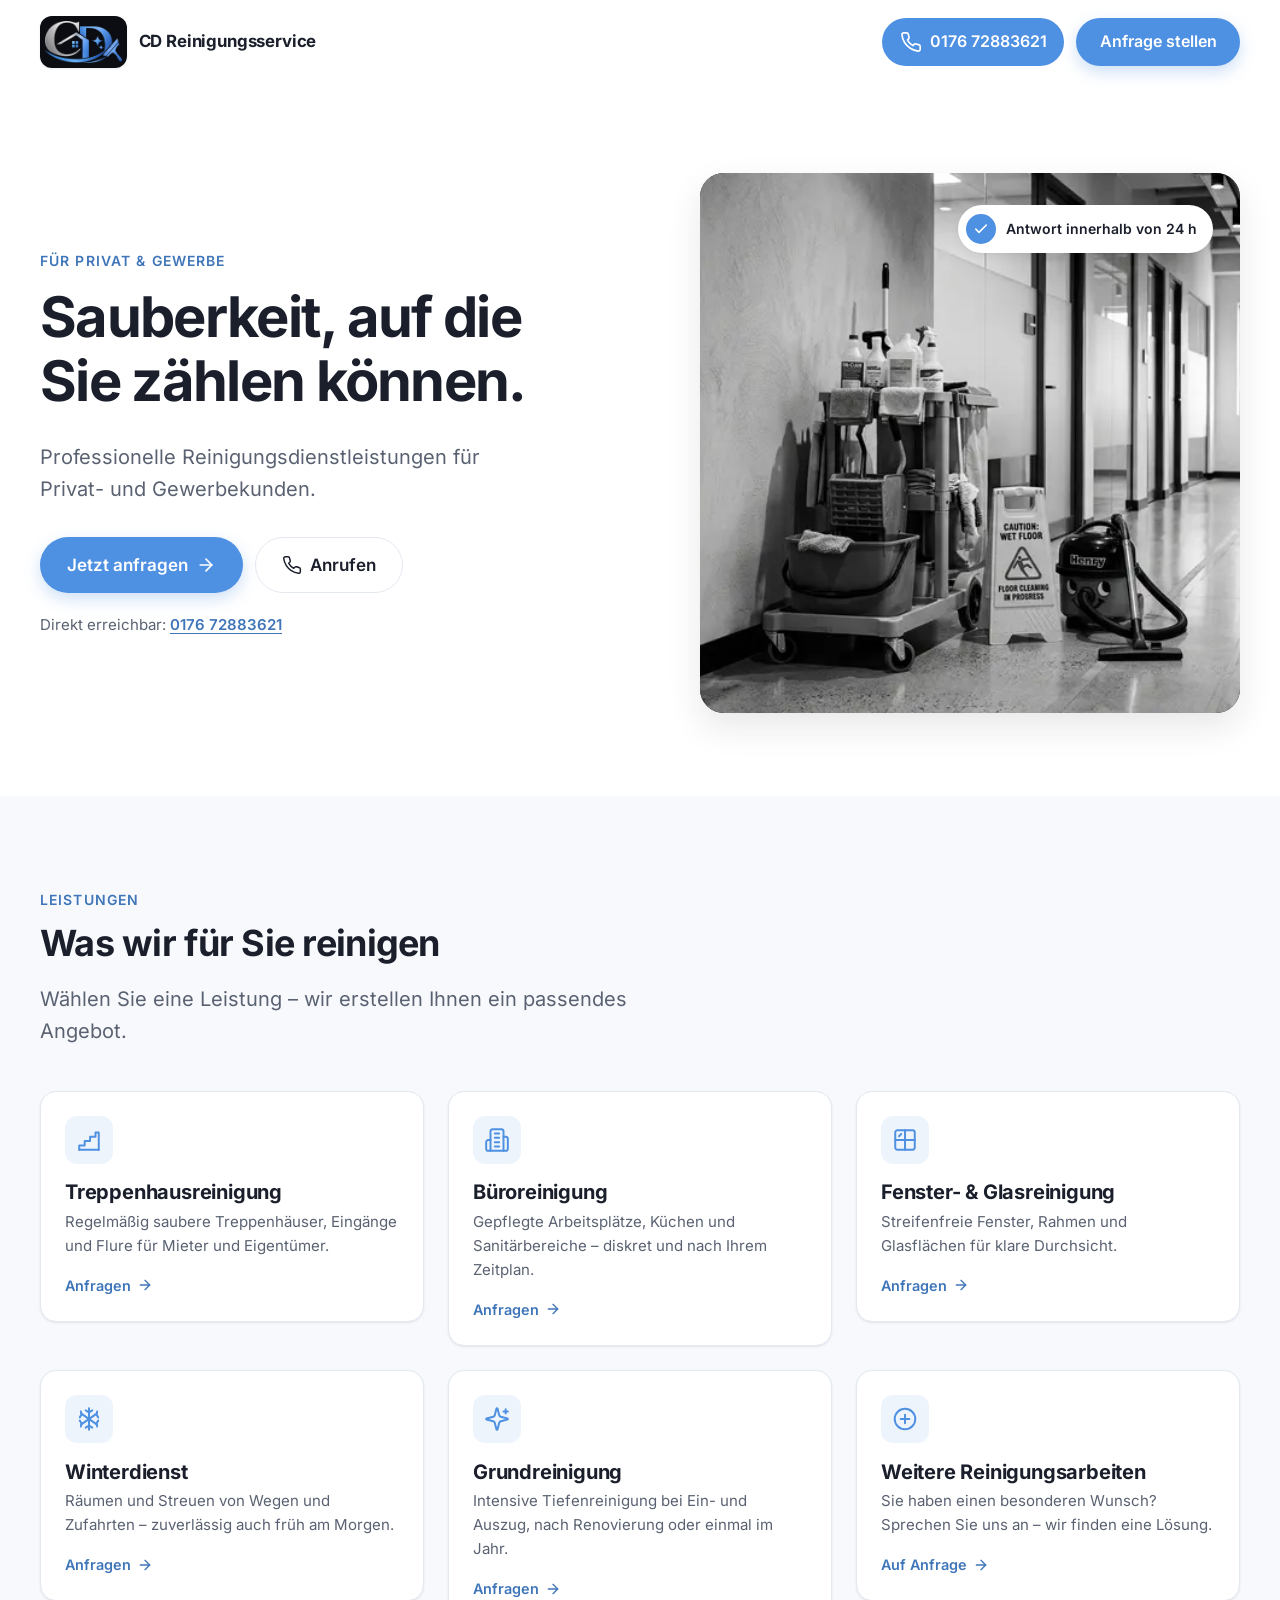
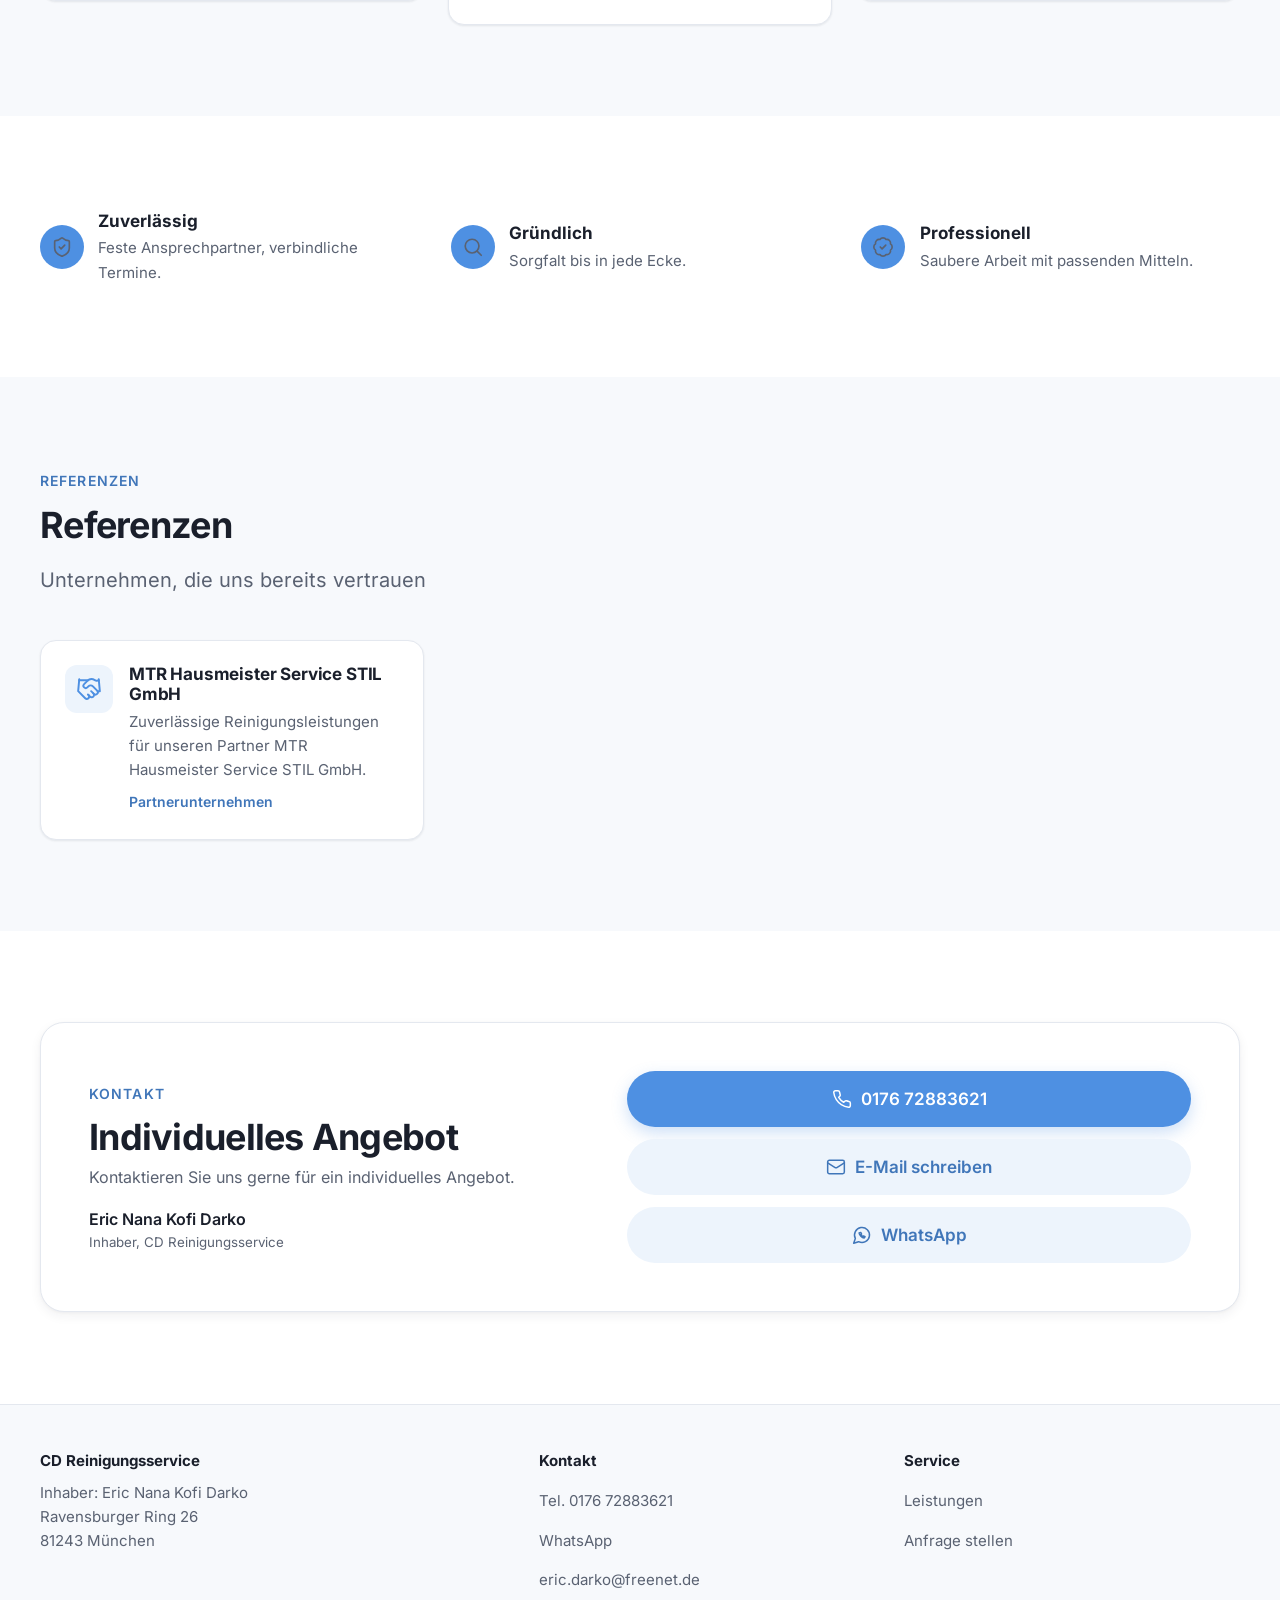
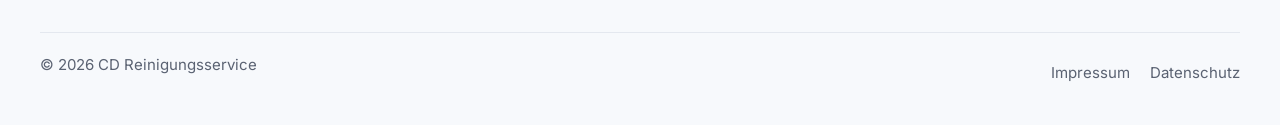
==== index.html @ 9783db52 "Kontaktdaten eintragen: E-Mail eric.darko@freenet.de und Adresse Ravensburger Ring 26, 81243 München" ====
<!doctype html>
<html lang="de">
<head>
  <meta charset="utf-8">
  <meta name="viewport" content="width=device-width, initial-scale=1, viewport-fit=cover">
  <title>CD Reinigungsservice – Treppenhaus-, Büro- &amp; Glasreinigung</title>
  <meta name="description" content="CD Reinigungsservice: professionelle Reinigung für Privat- und Gewerbekunden – Treppenhausreinigung, Büroreinigung, Fenster- &amp; Glasreinigung, Winterdienst und Grundreinigung. Jetzt unverbindlich anfragen.">
  <meta name="theme-color" content="#FFFFFF">
  <link rel="canonical" href="https://[DOMAIN]/">

  <!-- Open Graph -->
  <meta property="og:type" content="website">
  <meta property="og:locale" content="de_DE">
  <meta property="og:site_name" content="CD Reinigungsservice">
  <meta property="og:title" content="CD Reinigungsservice – Sauberkeit, auf die Sie zählen können.">
  <meta property="og:description" content="Professionelle Reinigungsdienstleistungen für Privat- und Gewerbekunden. Jetzt unverbindlich anfragen.">
  <meta property="og:url" content="https://[DOMAIN]/">
  <meta property="og:image" content="https://[DOMAIN]/assets/img/og-image.png">
  <meta property="og:image:width" content="1200">
  <meta property="og:image:height" content="630">
  <meta name="twitter:card" content="summary_large_image">

  <!-- Favicon (aus dem Logo erzeugt) -->
  <link rel="icon" type="image/png" sizes="32x32" href="assets/img/favicon-32.png">
  <link rel="icon" type="image/png" sizes="192x192" href="assets/img/favicon-192.png">
  <link rel="apple-touch-icon" href="assets/img/apple-touch-icon.png">

  <link rel="preload" href="assets/fonts/inter-latin-var.woff2" as="font" type="font/woff2" crossorigin>
  <link rel="stylesheet" href="assets/css/style.css">
  <script>document.documentElement.classList.add('js')</script>

  <script type="application/ld+json">
  {
    "@context": "https://schema.org",
    "@type": "CleaningService",
    "name": "CD Reinigungsservice",
    "founder": "Eric Nana Kofi Darko",
    "telephone": "+4917672883621",
    "areaServed": "München",
    "email": "eric.darko@freenet.de",
    "address": {
      "@type": "PostalAddress",
      "streetAddress": "Ravensburger Ring 26",
      "postalCode": "81243",
      "addressLocality": "München",
      "addressCountry": "DE"
    },
    "url": "https://[DOMAIN]/",
    "image": "https://[DOMAIN]/assets/img/og-image.png"
  }
  </script>
</head>
<body>
  <a class="skip-link" href="#main">Zum Inhalt springen</a>

  <!-- Icon-Sprite -->
  <svg width="0" height="0" style="position:absolute" aria-hidden="true" focusable="false">
    <defs>
      <symbol id="i-phone" viewBox="0 0 24 24" fill="none" stroke="currentColor" stroke-width="1.8" stroke-linecap="round" stroke-linejoin="round"><path d="M22 16.92v3a2 2 0 0 1-2.18 2 19.79 19.79 0 0 1-8.63-3.07 19.5 19.5 0 0 1-6-6 19.79 19.79 0 0 1-3.07-8.67A2 2 0 0 1 4.11 2h3a2 2 0 0 1 2 1.72c.13.96.36 1.9.7 2.81a2 2 0 0 1-.45 2.11L8.09 9.91a16 16 0 0 0 6 6l1.27-1.27a2 2 0 0 1 2.11-.45c.91.34 1.85.57 2.81.7A2 2 0 0 1 22 16.92z"/></symbol>
      <symbol id="i-mail" viewBox="0 0 24 24" fill="none" stroke="currentColor" stroke-width="1.8" stroke-linecap="round" stroke-linejoin="round"><rect x="2" y="4" width="20" height="16" rx="2"/><path d="m22 7-8.97 5.7a1.94 1.94 0 0 1-2.06 0L2 7"/></symbol>
      <symbol id="i-chat" viewBox="0 0 24 24" fill="none" stroke="currentColor" stroke-width="1.8" stroke-linecap="round" stroke-linejoin="round"><path d="M7.9 20A9 9 0 1 0 4 16.1L2 22Z"/><path d="M8.5 9.5c.3 2.6 3.4 5.7 6 6l1.2-1.4-1.9-1-1 .8c-.9-.4-1.7-1.2-2.1-2.1l.8-1-1-1.9Z"/></symbol>
      <symbol id="i-arrow" viewBox="0 0 24 24" fill="none" stroke="currentColor" stroke-width="2" stroke-linecap="round" stroke-linejoin="round"><path d="M5 12h14"/><path d="m12 5 7 7-7 7"/></symbol>
      <symbol id="i-check" viewBox="0 0 24 24" fill="none" stroke="currentColor" stroke-width="2.4" stroke-linecap="round" stroke-linejoin="round"><path d="M20 6 9 17l-5-5"/></symbol>
      <symbol id="i-stairs" viewBox="0 0 24 24" fill="none" stroke="currentColor" stroke-width="1.8" stroke-linecap="round" stroke-linejoin="round"><path d="M3 21h18"/><path d="M3 21v-4h5v-4h5V9h5V5h3v16"/></symbol>
      <symbol id="i-office" viewBox="0 0 24 24" fill="none" stroke="currentColor" stroke-width="1.8" stroke-linecap="round" stroke-linejoin="round"><path d="M6 22V4a2 2 0 0 1 2-2h8a2 2 0 0 1 2 2v18Z"/><path d="M6 12H4a2 2 0 0 0-2 2v6a2 2 0 0 0 2 2h2"/><path d="M18 9h2a2 2 0 0 1 2 2v9a2 2 0 0 1-2 2h-2"/><path d="M10 6h4M10 10h4M10 14h4M10 18h4"/></symbol>
      <symbol id="i-window" viewBox="0 0 24 24" fill="none" stroke="currentColor" stroke-width="1.8" stroke-linecap="round" stroke-linejoin="round"><rect x="3" y="3" width="18" height="18" rx="2"/><path d="M12 3v18M3 12h18"/><path d="m6.5 8.5 2-2"/></symbol>
      <symbol id="i-snow" viewBox="0 0 24 24" fill="none" stroke="currentColor" stroke-width="1.8" stroke-linecap="round" stroke-linejoin="round"><path d="M12 2v20M4.93 7l14.14 10M4.93 17 19.07 7"/><path d="m9 4 3 2 3-2M9 20l3-2 3 2M3.5 10.5 5 8l-.5-3M20.5 13.5 19 16l.5 3M3.5 13.5 5 16l-.5 3M20.5 10.5 19 8l.5-3"/></symbol>
      <symbol id="i-sparkle" viewBox="0 0 24 24" fill="none" stroke="currentColor" stroke-width="1.8" stroke-linecap="round" stroke-linejoin="round"><path d="M9.94 15.5a2 2 0 0 0-1.44-1.44l-6.13-1.58a.5.5 0 0 1 0-.96L8.5 9.94A2 2 0 0 0 9.94 8.5l1.58-6.13a.5.5 0 0 1 .96 0l1.58 6.13a2 2 0 0 0 1.44 1.44l6.13 1.58a.5.5 0 0 1 0 .96l-6.13 1.58a2 2 0 0 0-1.44 1.44l-1.58 6.13a.5.5 0 0 1-.96 0z"/><path d="M20 3v4M22 5h-4"/></symbol>
      <symbol id="i-plus" viewBox="0 0 24 24" fill="none" stroke="currentColor" stroke-width="1.8" stroke-linecap="round" stroke-linejoin="round"><circle cx="12" cy="12" r="9.5"/><path d="M12 8v8M8 12h8"/></symbol>
      <symbol id="i-shield" viewBox="0 0 24 24" fill="none" stroke="currentColor" stroke-width="1.8" stroke-linecap="round" stroke-linejoin="round"><path d="M20 13c0 5-3.5 7.5-7.66 8.95a1 1 0 0 1-.67-.01C7.5 20.5 4 18 4 13V6a1 1 0 0 1 1-1c2 0 4.5-1.2 6.24-2.72a1.17 1.17 0 0 1 1.52 0C14.51 3.81 17 5 19 5a1 1 0 0 1 1 1z"/><path d="m9 12 2 2 4-4"/></symbol>
      <symbol id="i-search" viewBox="0 0 24 24" fill="none" stroke="currentColor" stroke-width="1.8" stroke-linecap="round" stroke-linejoin="round"><circle cx="11" cy="11" r="7.5"/><path d="m21 21-4.3-4.3"/></symbol>
      <symbol id="i-badge" viewBox="0 0 24 24" fill="none" stroke="currentColor" stroke-width="1.8" stroke-linecap="round" stroke-linejoin="round"><path d="M3.85 8.62a4 4 0 0 1 4.78-4.77 4 4 0 0 1 6.74 0 4 4 0 0 1 4.78 4.78 4 4 0 0 1 0 6.74 4 4 0 0 1-4.77 4.78 4 4 0 0 1-6.75 0 4 4 0 0 1-4.78-4.77 4 4 0 0 1 0-6.76Z"/><path d="m9 12 2 2 4-4"/></symbol>
      <symbol id="i-handshake" viewBox="0 0 24 24" fill="none" stroke="currentColor" stroke-width="1.8" stroke-linecap="round" stroke-linejoin="round"><path d="m11 17 2 2a1 1 0 1 0 3-3"/><path d="m14 14 2.5 2.5a1 1 0 1 0 3-3l-3.88-3.88a3 3 0 0 0-4.24 0l-.88.88a1 1 0 1 1-3-3l2.81-2.81a5.79 5.79 0 0 1 7.06-.87l.47.28a2 2 0 0 0 1.42.25L21 4"/><path d="m21 3 1 11h-2"/><path d="M3 3 2 14l6.5 6.5a1 1 0 1 0 3-3"/><path d="M3 4h8"/></symbol>
    </defs>
  </svg>

  <header class="site-header" id="top">
    <div class="container site-header__inner">
      <a class="brand" href="index.html" aria-label="CD Reinigungsservice – Startseite">
        <span class="brand__badge"><img src="assets/img/logo.png" alt="" width="96" height="96"></span>
        <span class="brand__name">CD Reinigungsservice</span>
      </a>
      <div class="site-header__actions">
        <a class="icon-btn site-header__phone" href="tel:+4917672883621" aria-label="Anrufen: 0176 72883621">
          <svg aria-hidden="true"><use href="#i-phone"/></svg>
          <span class="site-header__phone-text">0176 72883621</span>
        </a>
        <a class="btn btn--primary site-header__cta" href="anfrage.html">Anfrage stellen</a>
      </div>
    </div>
  </header>

  <main id="main">
    <!-- Hero -->
    <section class="hero" aria-labelledby="hero-title">
      <div class="container hero__grid">
        <div class="reveal">
          <span class="eyebrow">Für Privat &amp; Gewerbe</span>
          <h1 id="hero-title">Sauberkeit, auf die Sie zählen können.</h1>
          <p class="hero__lead">Professionelle Reinigungsdienstleistungen für Privat- und Gewerbekunden.</p>
          <div class="hero__actions">
            <a class="btn btn--primary btn--lg" href="anfrage.html">
              Jetzt anfragen <svg aria-hidden="true"><use href="#i-arrow"/></svg>
            </a>
            <a class="btn btn--ghost btn--lg" href="tel:+4917672883621">
              <svg aria-hidden="true"><use href="#i-phone"/></svg> Anrufen
            </a>
          </div>
          <p class="hero__note">Direkt erreichbar: <a href="tel:+4917672883621">0176 72883621</a></p>
        </div>

        <div class="hero__visual reveal">
          <picture>
            <source type="image/webp" srcset="assets/img/hero-reinigung-800.webp 800w, assets/img/hero-reinigung-1376.webp 1376w" sizes="(min-width: 900px) 45vw, 100vw">
            <img src="assets/img/hero-reinigung-1376.jpg" srcset="assets/img/hero-reinigung-800.jpg 800w, assets/img/hero-reinigung-1376.jpg 1376w" sizes="(min-width: 900px) 45vw, 100vw" alt="Reinigungswagen, Warnschild „Wet Floor“ und Staubsauger in einem frisch gewischten Büroflur" width="1376" height="768" fetchpriority="high">
          </picture>
          <div class="hero__chip"><span><svg aria-hidden="true"><use href="#i-check"/></svg></span>Antwort innerhalb von 24&nbsp;h</div>
        </div>
      </div>
    </section>

    <!-- Leistungen -->
    <section class="section section--alt" id="leistungen" aria-labelledby="leistungen-title">
      <div class="container">
        <div class="section__head reveal">
          <span class="eyebrow">Leistungen</span>
          <h2 id="leistungen-title">Was wir für Sie reinigen</h2>
          <p>Wählen Sie eine Leistung – wir erstellen Ihnen ein passendes Angebot.</p>
        </div>
        <ul class="grid grid--3 reveal-group">
          <li class="reveal">
            <a class="card card--link" href="anfrage.html?leistung=treppenhausreinigung">
              <span class="card__icon"><svg aria-hidden="true"><use href="#i-stairs"/></svg></span>
              <h3>Treppenhausreinigung</h3>
              <p>Regelmäßig saubere Treppenhäuser, Eingänge und Flure für Mieter und Eigentümer.</p>
              <span class="card__more">Anfragen <svg aria-hidden="true"><use href="#i-arrow"/></svg></span>
            </a>
          </li>
          <li class="reveal">
            <a class="card card--link" href="anfrage.html?leistung=bueroreinigung">
              <span class="card__icon"><svg aria-hidden="true"><use href="#i-office"/></svg></span>
              <h3>Büroreinigung</h3>
              <p>Gepflegte Arbeitsplätze, Küchen und Sanitärbereiche – diskret und nach Ihrem Zeitplan.</p>
              <span class="card__more">Anfragen <svg aria-hidden="true"><use href="#i-arrow"/></svg></span>
            </a>
          </li>
          <li class="reveal">
            <a class="card card--link" href="anfrage.html?leistung=fensterreinigung">
              <span class="card__icon"><svg aria-hidden="true"><use href="#i-window"/></svg></span>
              <h3>Fenster- &amp; Glasreinigung</h3>
              <p>Streifenfreie Fenster, Rahmen und Glasflächen für klare Durchsicht.</p>
              <span class="card__more">Anfragen <svg aria-hidden="true"><use href="#i-arrow"/></svg></span>
            </a>
          </li>
          <li class="reveal">
            <a class="card card--link" href="anfrage.html?leistung=winterdienst">
              <span class="card__icon"><svg aria-hidden="true"><use href="#i-snow"/></svg></span>
              <h3>Winterdienst</h3>
              <p>Räumen und Streuen von Wegen und Zufahrten – zuverlässig auch früh am Morgen.</p>
              <span class="card__more">Anfragen <svg aria-hidden="true"><use href="#i-arrow"/></svg></span>
            </a>
          </li>
          <li class="reveal">
            <a class="card card--link" href="anfrage.html?leistung=grundreinigung">
              <span class="card__icon"><svg aria-hidden="true"><use href="#i-sparkle"/></svg></span>
              <h3>Grundreinigung</h3>
              <p>Intensive Tiefenreinigung bei Ein- und Auszug, nach Renovierung oder einmal im Jahr.</p>
              <span class="card__more">Anfragen <svg aria-hidden="true"><use href="#i-arrow"/></svg></span>
            </a>
          </li>
          <li class="reveal">
            <a class="card card--link" href="anfrage.html?leistung=sonstiges">
              <span class="card__icon"><svg aria-hidden="true"><use href="#i-plus"/></svg></span>
              <h3>Weitere Reinigungsarbeiten</h3>
              <p>Sie haben einen besonderen Wunsch? Sprechen Sie uns an – wir finden eine Lösung.</p>
              <span class="card__more">Auf Anfrage <svg aria-hidden="true"><use href="#i-arrow"/></svg></span>
            </a>
          </li>
        </ul>
      </div>
    </section>

    <!-- Werte -->
    <section class="section section--values" aria-label="Unsere Werte">
      <div class="container">
        <ul class="values reveal-group">
          <li class="value reveal">
            <span class="value__icon"><svg aria-hidden="true"><use href="#i-shield"/></svg></span>
            <div><strong>Zuverlässig</strong><span>Feste Ansprechpartner, verbindliche Termine.</span></div>
          </li>
          <li class="value reveal">
            <span class="value__icon"><svg aria-hidden="true"><use href="#i-search"/></svg></span>
            <div><strong>Gründlich</strong><span>Sorgfalt bis in jede Ecke.</span></div>
          </li>
          <li class="value reveal">
            <span class="value__icon"><svg aria-hidden="true"><use href="#i-badge"/></svg></span>
            <div><strong>Professionell</strong><span>Saubere Arbeit mit passenden Mitteln.</span></div>
          </li>
        </ul>
      </div>
    </section>

    <!-- Referenzen -->
    <section class="section section--alt" id="referenzen" aria-labelledby="referenzen-title">
      <div class="container">
        <div class="section__head reveal">
          <span class="eyebrow">Referenzen</span>
          <h2 id="referenzen-title">Referenzen</h2>
          <p>Unternehmen, die uns bereits vertrauen</p>
        </div>
        <!-- Neue Referenz: einfach einen weiteren <li class="reveal">…</li>-Block kopieren -->
        <ul class="grid grid--3 reveal-group">
          <li class="reveal">
            <article class="card ref-card">
              <span class="card__icon"><svg aria-hidden="true"><use href="#i-handshake"/></svg></span>
              <div>
                <h3>MTR Hausmeister Service STIL GmbH</h3>
                <p>Zuverlässige Reinigungsleistungen für unseren Partner MTR Hausmeister Service STIL GmbH.</p>
                <span class="ref-card__tag">Partnerunternehmen</span>
              </div>
            </article>
          </li>
        </ul>
      </div>
    </section>

    <!-- Kontakt -->
    <section class="section" id="kontakt" aria-labelledby="kontakt-title">
      <div class="container">
        <div class="contact-box reveal">
          <div>
            <span class="eyebrow">Kontakt</span>
            <h2 id="kontakt-title">Individuelles Angebot</h2>
            <p>Kontaktieren Sie uns gerne für ein individuelles Angebot.</p>
            <p class="contact-box__owner">Eric Nana Kofi Darko<small>Inhaber, CD Reinigungsservice</small></p>
          </div>
          <div class="contact-actions">
            <a class="btn btn--primary btn--lg" href="tel:+4917672883621">
              <svg aria-hidden="true"><use href="#i-phone"/></svg> 0176 72883621
            </a>
            <a class="btn btn--soft btn--lg" href="mailto:eric.darko@freenet.de">
              <svg aria-hidden="true"><use href="#i-mail"/></svg> E-Mail schreiben
            </a>
            <a class="btn btn--soft btn--lg" href="https://wa.me/4917672883621" target="_blank" rel="noopener">
              <svg aria-hidden="true"><use href="#i-chat"/></svg> WhatsApp
            </a>
          </div>
        </div>
      </div>
    </section>
  </main>

  <footer class="site-footer">
    <div class="container">
      <div class="site-footer__grid">
        <div>
          <strong>CD Reinigungsservice</strong>
          <p>Inhaber: Eric Nana Kofi Darko<br>Ravensburger Ring 26<br>81243 München</p>
        </div>
        <div>
          <strong>Kontakt</strong>
          <ul>
            <li><a href="tel:+4917672883621">Tel. 0176 72883621</a></li>
            <li><a href="https://wa.me/4917672883621" target="_blank" rel="noopener">WhatsApp</a></li>
            <li><a href="mailto:eric.darko@freenet.de">eric.darko@freenet.de</a></li>
          </ul>
        </div>
        <div>
          <strong>Service</strong>
          <ul>
            <li><a href="#leistungen">Leistungen</a></li>
            <li><a href="anfrage.html">Anfrage stellen</a></li>
          </ul>
        </div>
      </div>
      <div class="site-footer__bottom">
        <span>© <span data-year>2026</span> CD Reinigungsservice</span>
        <nav aria-label="Rechtliches">
          <a href="impressum.html">Impressum</a>
          <a href="datenschutz.html">Datenschutz</a>
        </nav>
      </div>
    </div>
  </footer>

  <nav class="mobile-bar" aria-label="Schnellkontakt">
    <a class="btn btn--ghost" href="tel:+4917672883621"><svg aria-hidden="true"><use href="#i-phone"/></svg> Anrufen</a>
    <a class="btn btn--primary" href="anfrage.html">Anfragen</a>
  </nav>

  <script src="assets/js/main.js" defer></script>
</body>
</html>
---- assets/css/style.css ----
/* ==========================================================================
   CD Reinigungsservice – Stylesheet
   Mobile First · Breakpoints: 600px (Tablet), 1024px (Laptop/Desktop)
   ========================================================================== */

/* Inter (lokal eingebunden, DSGVO-konform, SIL Open Font License) */
@font-face {
  font-family: "Inter";
  font-style: normal;
  font-weight: 100 900;
  font-display: swap;
  src: url("../fonts/inter-latin-var.woff2") format("woff2");
}

:root {
  /* Akzentfarbe aus dem Logo – wird von tools/logo-vorbereiten.py gesetzt */
  --accent: #4E90E2; /* LOGO-BLAU */
  --accent-dark: color-mix(in srgb, var(--accent) 82%, #000);
  --accent-soft: color-mix(in srgb, var(--accent) 10%, #fff);

  --bg: #FFFFFF;
  --bg-alt: #F7F9FC;
  --text: #1A1F2B;
  --text-muted: #5A6272;
  --border: #E4E8EF;
  --danger: #C8373B;
  --success: #1F8F5F;

  --radius-sm: 10px;
  --radius: 16px;
  --radius-lg: 24px;
  --shadow-sm: 0 1px 2px rgba(26, 31, 43, .05), 0 1px 3px rgba(26, 31, 43, .04);
  --shadow: 0 4px 12px rgba(26, 31, 43, .06), 0 1px 3px rgba(26, 31, 43, .04);
  --shadow-lg: 0 14px 34px rgba(26, 31, 43, .10);

  --container: 1200px;
  --gutter: 20px;
  --header-h: 68px;
  --mobilebar-h: 76px;

  --fs-h1: clamp(2rem, 1.35rem + 3.2vw, 3.5rem);
  --fs-h2: clamp(1.6rem, 1.3rem + 1.4vw, 2.25rem);
  --fs-h3: clamp(1.1rem, 1.04rem + .3vw, 1.25rem);
  --fs-lead: clamp(1.05rem, 1rem + .35vw, 1.25rem);
  --fs-body: 1rem;
  --fs-small: .9375rem;

  --section-y: clamp(3.5rem, 2.5rem + 4vw, 6rem);
  --ease: cubic-bezier(.2, .7, .2, 1);
}

/* ---------- Reset & Basis ---------- */
*, *::before, *::after { box-sizing: border-box; }
html {
  -webkit-text-size-adjust: 100%;
  text-size-adjust: 100%;
  scroll-behavior: smooth;
  scroll-padding-top: calc(var(--header-h) + 16px);
  scroll-padding-bottom: calc(var(--mobilebar-h) + 16px);
}
body {
  margin: 0;
  font-family: "Inter", system-ui, -apple-system, "Segoe UI", Roboto, Arial, sans-serif;
  font-size: var(--fs-body);
  line-height: 1.6;
  color: var(--text);
  background: var(--bg);
  -webkit-font-smoothing: antialiased;
  overflow-x: hidden;
  padding-bottom: calc(var(--mobilebar-h) + env(safe-area-inset-bottom));
}
img, svg { display: block; max-width: 100%; height: auto; }
h1, h2, h3 { margin: 0 0 .5em; line-height: 1.15; letter-spacing: -.02em; font-weight: 700; }
h1 { font-size: var(--fs-h1); letter-spacing: -.03em; }
h2 { font-size: var(--fs-h2); }
h3 { font-size: var(--fs-h3); letter-spacing: -.01em; }
p { margin: 0 0 1em; }
a { color: var(--accent-dark); text-underline-offset: 3px; }
a:hover { color: var(--accent); }
ul, ol.progress__steps { margin: 0; padding: 0; list-style: none; }
button, input, select, textarea { font: inherit; color: inherit; }
[hidden] { display: none !important; }

:focus-visible {
  outline: 3px solid var(--accent);
  outline-offset: 3px;
  border-radius: 6px;
}

.visually-hidden {
  position: absolute !important;
  width: 1px; height: 1px;
  padding: 0; margin: -1px;
  overflow: hidden; clip: rect(0 0 0 0);
  white-space: nowrap; border: 0;
}
.skip-link {
  position: absolute; left: 12px; top: -60px; z-index: 100;
  background: var(--text); color: #fff; padding: 10px 16px; border-radius: var(--radius-sm);
  text-decoration: none; transition: top .2s;
}
.skip-link:focus { top: 12px; color: #fff; }

.container {
  width: 100%;
  max-width: calc(var(--container) + 2 * var(--gutter));
  margin-inline: auto;
  padding-inline: var(--gutter);
}
.section { padding-block: var(--section-y); }
.section--alt { background: var(--bg-alt); }
.section__head { max-width: 640px; margin-bottom: clamp(1.75rem, 1.2rem + 2vw, 2.75rem); }
.section__head p { color: var(--text-muted); font-size: var(--fs-lead); margin: 0; }
.eyebrow {
  display: inline-block;
  font-size: .875rem; font-weight: 600; letter-spacing: .08em; text-transform: uppercase;
  color: var(--accent-dark); margin-bottom: .75rem;
}

/* Platzhalter sichtbar markieren (bis sie ersetzt sind) */
.placeholder {
  background: #FFF4CC; color: #7A5B00; padding: 0 .3em; border-radius: 4px;
  font-family: ui-monospace, SFMono-Regular, Menlo, monospace; font-size: .92em;
}

/* ---------- Buttons ---------- */
.btn {
  display: inline-flex; align-items: center; justify-content: center; gap: .55rem;
  min-height: 48px; padding: .8rem 1.4rem;
  border: 1.5px solid transparent; border-radius: 999px;
  font-weight: 600; font-size: 1rem; line-height: 1.2; text-decoration: none; text-align: center;
  cursor: pointer; -webkit-tap-highlight-color: transparent;
  transition: background-color .2s var(--ease), color .2s var(--ease), border-color .2s var(--ease),
              box-shadow .2s var(--ease), transform .2s var(--ease);
}
.btn svg { width: 20px; height: 20px; flex: none; }
.btn--primary { background: var(--accent); color: #fff; box-shadow: 0 6px 16px color-mix(in srgb, var(--accent) 28%, transparent); }
.btn--primary:hover { background: var(--accent-dark); color: #fff; }
.btn--ghost { background: #fff; color: var(--text); border-color: var(--border); }
.btn--ghost:hover { border-color: var(--accent); color: var(--accent-dark); }
.btn--soft { background: var(--accent-soft); color: var(--accent-dark); }
.btn--soft:hover { background: color-mix(in srgb, var(--accent) 16%, #fff); color: var(--accent-dark); }
.btn--lg { min-height: 56px; padding: 1rem 1.6rem; font-size: 1.0625rem; }
.btn--block { width: 100%; }
.btn:active { transform: scale(.98); }
.btn[disabled] { opacity: .6; cursor: progress; }

.icon-btn {
  display: inline-grid; place-items: center;
  width: 48px; height: 48px; border-radius: 50%;
  background: var(--accent); color: #fff; text-decoration: none;
  transition: background-color .2s var(--ease), transform .2s var(--ease);
}
.icon-btn:hover { background: var(--accent-dark); color: #fff; }
.icon-btn svg { width: 22px; height: 22px; }

/* ---------- Header ---------- */
.site-header {
  position: sticky; top: 0; z-index: 50;
  background: rgba(255, 255, 255, .88);
  -webkit-backdrop-filter: saturate(180%) blur(12px);
  backdrop-filter: saturate(180%) blur(12px);
  border-bottom: 1px solid transparent;
  transition: border-color .2s, box-shadow .2s;
}
.site-header.is-scrolled { border-bottom-color: var(--border); box-shadow: var(--shadow-sm); }
.site-header__inner {
  display: flex; align-items: center; justify-content: space-between; gap: 1rem;
  min-height: var(--header-h);
}
.site-header__actions { display: flex; align-items: center; gap: .75rem; }
.site-header__phone-text { display: none; }
.site-header__cta { display: none; }

/* Logo in dunklem Badge (Logo hat schwarzen Hintergrund) */
.brand { display: inline-flex; align-items: center; gap: .75rem; text-decoration: none; color: var(--text); min-width: 0; }
.brand__badge {
  display: flex; align-items: center; justify-content: center; flex: none;
  height: 48px; min-width: 48px; max-width: 150px; padding: 5px;
  background: #0B0D12; border-radius: 12px; overflow: hidden;
  box-shadow: var(--shadow-sm);
}
.brand__badge img { height: 100%; width: auto; max-width: 100%; object-fit: contain; }
.brand__name { font-weight: 700; font-size: 1.05rem; letter-spacing: -.01em; line-height: 1.15; }
.brand__name small { display: block; font-weight: 500; font-size: .78rem; color: var(--text-muted); letter-spacing: 0; }

/* ---------- Hero ---------- */
.hero { padding-block: clamp(2.5rem, 1.5rem + 5vw, 6rem) clamp(3rem, 2rem + 4vw, 6rem); }
.hero__grid { display: grid; gap: 2.5rem; align-items: center; }
.hero h1 { max-width: 14ch; }
.hero__lead { font-size: var(--fs-lead); color: var(--text-muted); max-width: 34ch; margin-bottom: 2rem; }
.hero__actions { display: flex; flex-direction: column; gap: .75rem; }
.hero__note { margin: 1.25rem 0 0; font-size: var(--fs-small); color: var(--text-muted); }
.hero__note a { font-weight: 600; white-space: nowrap; }

.hero__visual {
  position: relative; aspect-ratio: 16 / 10; max-width: 100%;
  border-radius: var(--radius-lg); background: #1A1F2B;
  box-shadow: var(--shadow-lg); overflow: hidden;
}
.hero__visual picture, .hero__visual picture img {
  display: block; width: 100%; height: 100%; object-fit: cover; object-position: 28% 55%;
}
.hero__chip {
  position: absolute; right: 5%; top: 6%; z-index: 1;
  display: flex; align-items: center; gap: .6rem;
  background: #fff; border-radius: 999px; padding: .55rem 1rem .55rem .55rem;
  box-shadow: var(--shadow); font-size: .875rem; font-weight: 600;
}
.hero__chip span { display: grid; place-items: center; width: 30px; height: 30px; border-radius: 50%; background: var(--accent); color: #fff; }
.hero__chip svg { width: 16px; height: 16px; }

/* ---------- Karten ---------- */
.grid { display: grid; gap: 1rem; grid-template-columns: 1fr; }

.card {
  position: relative; display: flex; flex-direction: column;
  background: #fff; border: 1px solid var(--border); border-radius: var(--radius);
  padding: 1.5rem; box-shadow: var(--shadow-sm);
  transition: transform .25s var(--ease), box-shadow .25s var(--ease), border-color .25s var(--ease);
}
.card p { color: var(--text-muted); margin: 0; font-size: var(--fs-small); }
.card h3 { margin-bottom: .35rem; }
.card__icon {
  display: grid; place-items: center; width: 48px; height: 48px; margin-bottom: 1.1rem;
  border-radius: 12px; background: var(--accent-soft); color: var(--accent);
}
.card__icon svg { width: 26px; height: 26px; }
.card--link { color: inherit; text-decoration: none; }
.card--link:hover { color: inherit; }
.card__more {
  display: inline-flex; align-items: center; gap: .35rem; margin-top: 1rem;
  font-size: .9rem; font-weight: 600; color: var(--accent-dark);
}
.card__more svg { width: 16px; height: 16px; transition: transform .2s var(--ease); }

/* Referenzen */
.ref-card { flex-direction: row; gap: 1rem; align-items: flex-start; }
.ref-card .card__icon { margin: 0; flex: none; }
.ref-card h3 { font-size: 1.0625rem; }
.ref-card__tag { display: inline-block; margin-top: .6rem; font-size: .875rem; font-weight: 600; color: var(--accent-dark); }

/* ---------- Werte ---------- */
.values { display: grid; gap: 1rem; }
.value { display: flex; align-items: center; gap: .9rem; }
.value__icon { display: grid; place-items: center; flex: none; width: 44px; height: 44px; border-radius: 50%; background: var(--accent); color: #fff; }
.value__icon svg { width: 22px; height: 22px; }
.value strong { display: block; font-size: 1.0625rem; }
.value span { color: var(--text-muted); font-size: var(--fs-small); }

/* ---------- Kontakt ---------- */
.contact-box {
  background: #fff; border: 1px solid var(--border); border-radius: var(--radius-lg);
  padding: clamp(1.5rem, 1rem + 3vw, 3rem); box-shadow: var(--shadow);
  display: grid; gap: 2rem;
}
.contact-box h2 { margin-bottom: .4rem; }
.contact-box p { color: var(--text-muted); margin: 0; }
.contact-box__owner { margin-top: 1rem !important; color: var(--text) !important; font-weight: 600; }
.contact-box__owner small { display: block; font-weight: 400; color: var(--text-muted); }
.contact-actions { display: grid; gap: .75rem; }

/* ---------- Footer ---------- */
.site-footer { background: var(--bg-alt); border-top: 1px solid var(--border); padding-block: 2.75rem 2rem; font-size: var(--fs-small); color: var(--text-muted); }
.site-footer__grid { display: grid; gap: 1.75rem; }
.site-footer strong { color: var(--text); display: block; margin-bottom: .5rem; }
.site-footer a { color: var(--text-muted); text-decoration: none; }
.site-footer a:hover { color: var(--accent-dark); text-decoration: underline; }
.site-footer li { padding-block: .3rem; }
.site-footer li a { display: inline-block; padding-block: .2rem; }
.site-footer__bottom { margin-top: 2rem; padding-top: 1.25rem; border-top: 1px solid var(--border); display: flex; flex-wrap: wrap; gap: .5rem 1.5rem; justify-content: space-between; }
.site-footer__bottom nav { display: flex; gap: 1.25rem; }
.site-footer__bottom nav a { padding-block: .5rem; }

/* ---------- Sticky Mobile-Leiste ---------- */
.mobile-bar {
  position: fixed; inset: auto 0 0 0; z-index: 60;
  display: grid; grid-template-columns: 1fr 1fr; gap: .6rem;
  padding: .7rem var(--gutter) calc(.7rem + env(safe-area-inset-bottom));
  background: rgba(255, 255, 255, .94);
  -webkit-backdrop-filter: blur(12px); backdrop-filter: blur(12px);
  border-top: 1px solid var(--border);
  box-shadow: 0 -6px 20px rgba(26, 31, 43, .06);
}
.mobile-bar .btn { min-height: 52px; padding-inline: .8rem; }

/* ---------- Unterseiten / Rechtstexte ---------- */
.page-head { padding-block: clamp(2.25rem, 1.5rem + 3vw, 4rem) 0; }
.page-head p { color: var(--text-muted); font-size: var(--fs-lead); max-width: 52ch; }
.prose { max-width: 760px; }
.prose h2 { font-size: clamp(1.25rem, 1.15rem + .5vw, 1.5rem); margin-top: 2.25rem; }
.prose h3 { margin-top: 1.5rem; }
.prose ul { list-style: disc; padding-left: 1.25rem; margin-bottom: 1em; }
.prose li { margin-bottom: .35em; }
.prose address { font-style: normal; }
.back-link { display: inline-flex; align-items: center; gap: .4rem; min-height: 44px; font-weight: 600; text-decoration: none; }
.back-link svg { width: 18px; height: 18px; }

/* ==========================================================================
   Anfrage-Formular
   ========================================================================== */
.call-hint {
  display: flex; flex-direction: column; gap: .9rem; align-items: flex-start;
  background: var(--accent-soft); border: 1px solid color-mix(in srgb, var(--accent) 22%, #fff);
  border-radius: var(--radius); padding: 1.1rem 1.25rem; margin-bottom: 1.5rem;
}
.call-hint p { margin: 0; font-weight: 600; }
.call-hint p span { display: block; font-weight: 400; color: var(--text-muted); font-size: var(--fs-small); }

.form-card {
  background: #fff; border: 1px solid var(--border); border-radius: var(--radius-lg);
  box-shadow: var(--shadow); padding: clamp(1.25rem, .8rem + 2.5vw, 2.5rem);
  scroll-margin-top: calc(var(--header-h) + 12px);
}

.progress { margin-bottom: 1.75rem; }
.progress__top { display: flex; justify-content: space-between; align-items: baseline; gap: 1rem; margin-bottom: .6rem; }
.progress__label { font-weight: 700; font-size: 1.0625rem; }
.progress__count { font-size: .875rem; font-weight: 600; color: var(--accent-dark); white-space: nowrap; }
.progress__bar { height: 6px; background: var(--bg-alt); border-radius: 999px; overflow: hidden; }
.progress__fill { height: 100%; width: 33.33%; background: var(--accent); border-radius: inherit; transition: width .4s var(--ease); }
.progress__steps { display: grid; grid-template-columns: repeat(3, 1fr); gap: .5rem; margin-top: .6rem; font-size: .875rem; color: var(--text-muted); }
.progress__steps li:nth-child(2) { text-align: center; }
.progress__steps li:nth-child(3) { text-align: right; }
.progress__steps li.is-active { color: var(--text); font-weight: 600; }

.step[hidden] { display: none; }
/* Ohne JavaScript: alle Schritte untereinander, direkt absenden */
html:not(.js) #btn-next, html:not(.js) #btn-back, html:not(.js) .progress, html:not(.js) #summary { display: none; }
html:not(.js) .step + .step { margin-top: 2rem; padding-top: 2rem; border-top: 1px solid var(--border); }
.step h2 { font-size: clamp(1.3rem, 1.2rem + .6vw, 1.6rem); margin-bottom: .3rem; }
.step__intro { color: var(--text-muted); margin-bottom: 1.5rem; }

fieldset { border: 0; margin: 0 0 1.5rem; padding: 0; min-width: 0; }
legend { font-weight: 600; margin-bottom: .65rem; padding: 0; }
.field { margin-bottom: 1.25rem; }
.field label, .label { display: block; font-weight: 600; margin-bottom: .45rem; }
.optional { font-weight: 400; color: var(--text-muted); font-size: .875rem; }

.input, .textarea {
  display: block; width: 100%;
  min-height: 52px; padding: .8rem 1rem;
  font-size: 16px; /* verhindert Zoom auf iOS */
  background: #fff; border: 1.5px solid var(--border); border-radius: var(--radius-sm);
  transition: border-color .2s, box-shadow .2s;
  -webkit-appearance: none; appearance: none;
}
.textarea { min-height: 120px; resize: vertical; line-height: 1.5; }
.input:hover, .textarea:hover { border-color: #CBD2DD; }
.input:focus, .textarea:focus {
  outline: none; border-color: var(--accent);
  box-shadow: 0 0 0 4px color-mix(in srgb, var(--accent) 18%, transparent);
}
.input[aria-invalid="true"], .textarea[aria-invalid="true"] { border-color: var(--danger); }
.hint { font-size: .875rem; color: var(--text-muted); margin-top: .35rem; }
.error-msg { display: none; color: var(--danger); font-size: .9rem; font-weight: 500; margin-top: .45rem; }
.error-msg.is-visible { display: flex; gap: .4rem; align-items: flex-start; }
.error-msg svg { width: 18px; height: 18px; flex: none; margin-top: 2px; }

/* Auswahlkacheln (Leistungen) */
.tiles { display: grid; gap: .65rem; grid-template-columns: 1fr; }
.tile { position: relative; }
.tile input { position: absolute; opacity: 0; inset: 0; width: 100%; height: 100%; margin: 0; cursor: pointer; }
.tile__body {
  display: flex; align-items: center; gap: .85rem;
  min-height: 64px; padding: .8rem 1rem;
  border: 1.5px solid var(--border); border-radius: var(--radius-sm); background: #fff;
  transition: border-color .2s, background-color .2s, box-shadow .2s;
  pointer-events: none;
}
.tile__icon { display: grid; place-items: center; flex: none; width: 40px; height: 40px; border-radius: 10px; background: var(--bg-alt); color: var(--accent); transition: background-color .2s, color .2s; }
.tile__icon svg { width: 22px; height: 22px; }
.tile__text { font-weight: 600; line-height: 1.3; flex: 1; min-width: 0; hyphens: auto; }
.tile__check {
  display: grid; place-items: center; flex: none; width: 24px; height: 24px; border-radius: 7px;
  border: 1.5px solid #C5CCD8; color: transparent; transition: all .2s;
}
.tile__check svg { width: 14px; height: 14px; }
.tile input:hover + .tile__body { border-color: color-mix(in srgb, var(--accent) 45%, var(--border)); }
.tile input:checked + .tile__body { border-color: var(--accent); background: var(--accent-soft); }
.tile input:checked + .tile__body .tile__icon { background: var(--accent); color: #fff; }
.tile input:checked + .tile__body .tile__check { background: var(--accent); border-color: var(--accent); color: #fff; }
.tile input:focus-visible + .tile__body { outline: 3px solid var(--accent); outline-offset: 2px; }
.tiles.is-invalid .tile__body { border-color: color-mix(in srgb, var(--danger) 55%, var(--border)); }

/* Segment-/Chip-Auswahl (Radio) */
.choices { display: grid; grid-template-columns: 1fr 1fr; gap: .6rem; }
.choices--3 { grid-template-columns: 1fr; }
.choice { position: relative; }
.choice input { position: absolute; opacity: 0; inset: 0; width: 100%; height: 100%; margin: 0; cursor: pointer; }
.choice span {
  display: flex; align-items: center; justify-content: center; text-align: center;
  min-height: 52px; padding: .6rem .8rem; border-radius: var(--radius-sm);
  border: 1.5px solid var(--border); background: #fff; font-weight: 600; line-height: 1.25;
  transition: border-color .2s, background-color .2s, color .2s;
  pointer-events: none;
}
.choice input:hover + span { border-color: color-mix(in srgb, var(--accent) 45%, var(--border)); }
.choice input:checked + span { border-color: var(--accent); background: var(--accent-soft); color: var(--accent-dark); }
.choice input:focus-visible + span { outline: 3px solid var(--accent); outline-offset: 2px; }
.choices.is-invalid span { border-color: color-mix(in srgb, var(--danger) 55%, var(--border)); }

.checkbox { display: flex; gap: .8rem; align-items: flex-start; cursor: pointer; padding-block: .25rem; }
.checkbox input {
  flex: none; width: 24px; height: 24px; margin: 0; margin-top: 1px;
  accent-color: var(--accent); cursor: pointer;
}
.checkbox span { font-size: var(--fs-small); line-height: 1.5; }

.hp-field { position: absolute !important; left: -9999px !important; width: 1px; height: 1px; overflow: hidden; }

.form-nav { display: flex; flex-direction: column-reverse; gap: .75rem; margin-top: 1.75rem; padding-top: 1.5rem; border-top: 1px solid var(--border); }
.form-alert {
  display: none; margin-top: 1rem; padding: .9rem 1rem; border-radius: var(--radius-sm);
  background: #FDEEEE; color: #8E2226; font-size: var(--fs-small);
}
.form-alert.is-visible { display: block; }

.success { text-align: center; padding-block: 1.5rem; }
.success__icon { display: grid; place-items: center; width: 72px; height: 72px; margin: 0 auto 1.25rem; border-radius: 50%; background: color-mix(in srgb, var(--success) 12%, #fff); color: var(--success); }
.success__icon svg { width: 36px; height: 36px; }
.success h2 { margin-bottom: .5rem; }
.success p { color: var(--text-muted); max-width: 40ch; margin-inline: auto; }
.success .btn { margin-top: 1rem; }

.summary { background: var(--bg-alt); border-radius: var(--radius-sm); padding: 1rem 1.1rem; margin-bottom: 1.5rem; font-size: var(--fs-small); }
.summary dl { margin: 0; display: grid; grid-template-columns: auto 1fr; gap: .3rem 1rem; }
.summary dt { color: var(--text-muted); }
.summary dd { margin: 0; font-weight: 500; overflow-wrap: anywhere; }

/* ---------- Scroll-Animationen ---------- */
.js .reveal { opacity: 0; transform: translateY(18px); transition: opacity .7s var(--ease), transform .7s var(--ease); }
.js .reveal.is-visible { opacity: 1; transform: none; }
.js .reveal-group > .reveal:nth-child(2) { transition-delay: .06s; }
.js .reveal-group > .reveal:nth-child(3) { transition-delay: .12s; }
.js .reveal-group > .reveal:nth-child(4) { transition-delay: .18s; }
.js .reveal-group > .reveal:nth-child(5) { transition-delay: .24s; }
.js .reveal-group > .reveal:nth-child(6) { transition-delay: .30s; }

/* ==========================================================================
   Nur Handy (bis 599px): kompakter, damit man schnell durchscrollt
   ========================================================================== */
@media (max-width: 899px) {
  .hero__visual { order: -1; }
}
@media (max-width: 599px) {
  .hero__lead { margin-bottom: 1.5rem; }
  .hero__grid { gap: 1.75rem; }
  .hero__visual { aspect-ratio: 4 / 3; border-radius: var(--radius); }
  .hero__visual picture img { object-position: 22% 60%; }
  .card--link { display: grid; grid-template-columns: 48px 1fr 20px; column-gap: 1rem; align-items: start; padding: 1.1rem 1.1rem; }
  .card--link .card__icon { margin: 0; grid-row: span 2; }
  .card--link h3 { grid-column: 2; margin: .1rem 0 .2rem; }
  .card--link p { grid-column: 2; }
  .card--link .card__more { grid-column: 3; grid-row: 1 / span 2; align-self: center; margin: 0; font-size: 0; }
  .card--link .card__more svg { width: 18px; height: 18px; }
  .grid { gap: .75rem; }
}

/* ==========================================================================
   Tablet (600px – 1023px)
   ========================================================================== */
@media (min-width: 600px) {
  :root { --gutter: 32px; --header-h: 76px; }
  .grid { grid-template-columns: repeat(2, 1fr); gap: 1.25rem; }
  .hero__actions { flex-direction: row; flex-wrap: wrap; }
  .values { grid-template-columns: repeat(3, 1fr); gap: 1.5rem; }
  .value { flex-direction: column; align-items: flex-start; }
  .contact-actions { grid-template-columns: repeat(3, 1fr); }
  .contact-actions .btn { padding-inline: 1rem; }
  .site-footer__grid { grid-template-columns: repeat(2, 1fr); }
  .tiles { grid-template-columns: repeat(2, minmax(0, 1fr)); }
  .choices--3 { grid-template-columns: repeat(3, 1fr); }
  .choices--4 { grid-template-columns: repeat(4, 1fr); }
  .form-nav { flex-direction: row; justify-content: space-between; }
  .form-nav .btn { min-width: 170px; }
  .form-nav #btn-next, .form-nav #btn-submit { margin-left: auto; }
  .form-nav .btn--block { width: auto; }
  .call-hint { flex-direction: row; align-items: center; justify-content: space-between; }
  .site-header__cta { display: inline-flex; }
  .brand__badge { height: 52px; min-width: 52px; }
}

/* Tablet quer / kleine Laptops: Hero zweispaltig */
@media (min-width: 900px) {
  .hero__grid { grid-template-columns: 1.1fr .9fr; gap: 3rem; }
}

/* ==========================================================================
   Laptop / Desktop (ab 1024px)
   ========================================================================== */
@media (min-width: 1024px) {
  :root { --gutter: 40px; --header-h: 84px; }
  body { padding-bottom: 0; }
  html { scroll-padding-bottom: 0; }
  .mobile-bar { display: none; }
  .grid--3 { grid-template-columns: repeat(3, 1fr); gap: 1.5rem; }
  .hero__grid { grid-template-columns: 1.05fr .95fr; gap: 4rem; }
  .hero__visual { aspect-ratio: 1 / 1; }
  .hero__visual picture img { object-position: 30% 55%; }
  .values { gap: 2rem; }
  .value { flex-direction: row; align-items: center; }
  .contact-box { grid-template-columns: 1fr 1.15fr; align-items: center; gap: 3rem; }
  .contact-actions { grid-template-columns: 1fr; }
  .site-footer__grid { grid-template-columns: 1.4fr 1fr 1fr; }
  .site-header__phone-text { display: inline; }
  .site-header__phone { width: auto; padding-inline: 1.1rem; border-radius: 999px; gap: .5rem; display: inline-flex; align-items: center; font-weight: 600; }
  .anfrage-layout { display: grid; grid-template-columns: minmax(0, 1fr) 320px; gap: 2.5rem; align-items: start; }
  .anfrage-aside { position: sticky; top: calc(var(--header-h) + 24px); }
}

/* Hover-Effekte nur für Geräte mit echter Maus */
@media (hover: hover) and (pointer: fine) {
  .card--link:hover { transform: translateY(-4px); box-shadow: var(--shadow-lg); border-color: color-mix(in srgb, var(--accent) 35%, var(--border)); }
  .card--link:hover .card__more svg { transform: translateX(4px); }
  .btn--primary:hover { box-shadow: 0 10px 22px color-mix(in srgb, var(--accent) 34%, transparent); transform: translateY(-1px); }
  .ref-card:hover { box-shadow: var(--shadow); }
}

/* Weniger Bewegung */
@media (prefers-reduced-motion: reduce) {
  html { scroll-behavior: auto; }
  *, *::before, *::after { animation-duration: .01ms !important; animation-iteration-count: 1 !important; transition-duration: .01ms !important; transition-delay: 0s !important; }
  .js .reveal { opacity: 1; transform: none; }
}

/* Anfrage-Aside nur auf Desktop */
.anfrage-aside { display: none; }
@media (min-width: 1024px) { .anfrage-aside { display: block; } }
.aside-card { background: var(--bg-alt); border: 1px solid var(--border); border-radius: var(--radius); padding: 1.5rem; }
.aside-card h2 { font-size: 1.125rem; }
.aside-card ul { display: grid; gap: .8rem; margin: 1rem 0 1.25rem; font-size: var(--fs-small); }
.aside-card li { display: flex; gap: .6rem; align-items: flex-start; }
.aside-card li svg { width: 20px; height: 20px; flex: none; color: var(--accent); margin-top: 1px; }
.aside-card .btn { margin-top: .5rem; }


.aside-card--contact { margin-top: 1rem; font-size: var(--fs-small); }
.aside-card--contact p { margin-bottom: .75rem; }
.aside-card--contact address { font-style: normal; line-height: 1.7; }
.aside-card--contact a, .call-hint a { overflow-wrap: anywhere; }
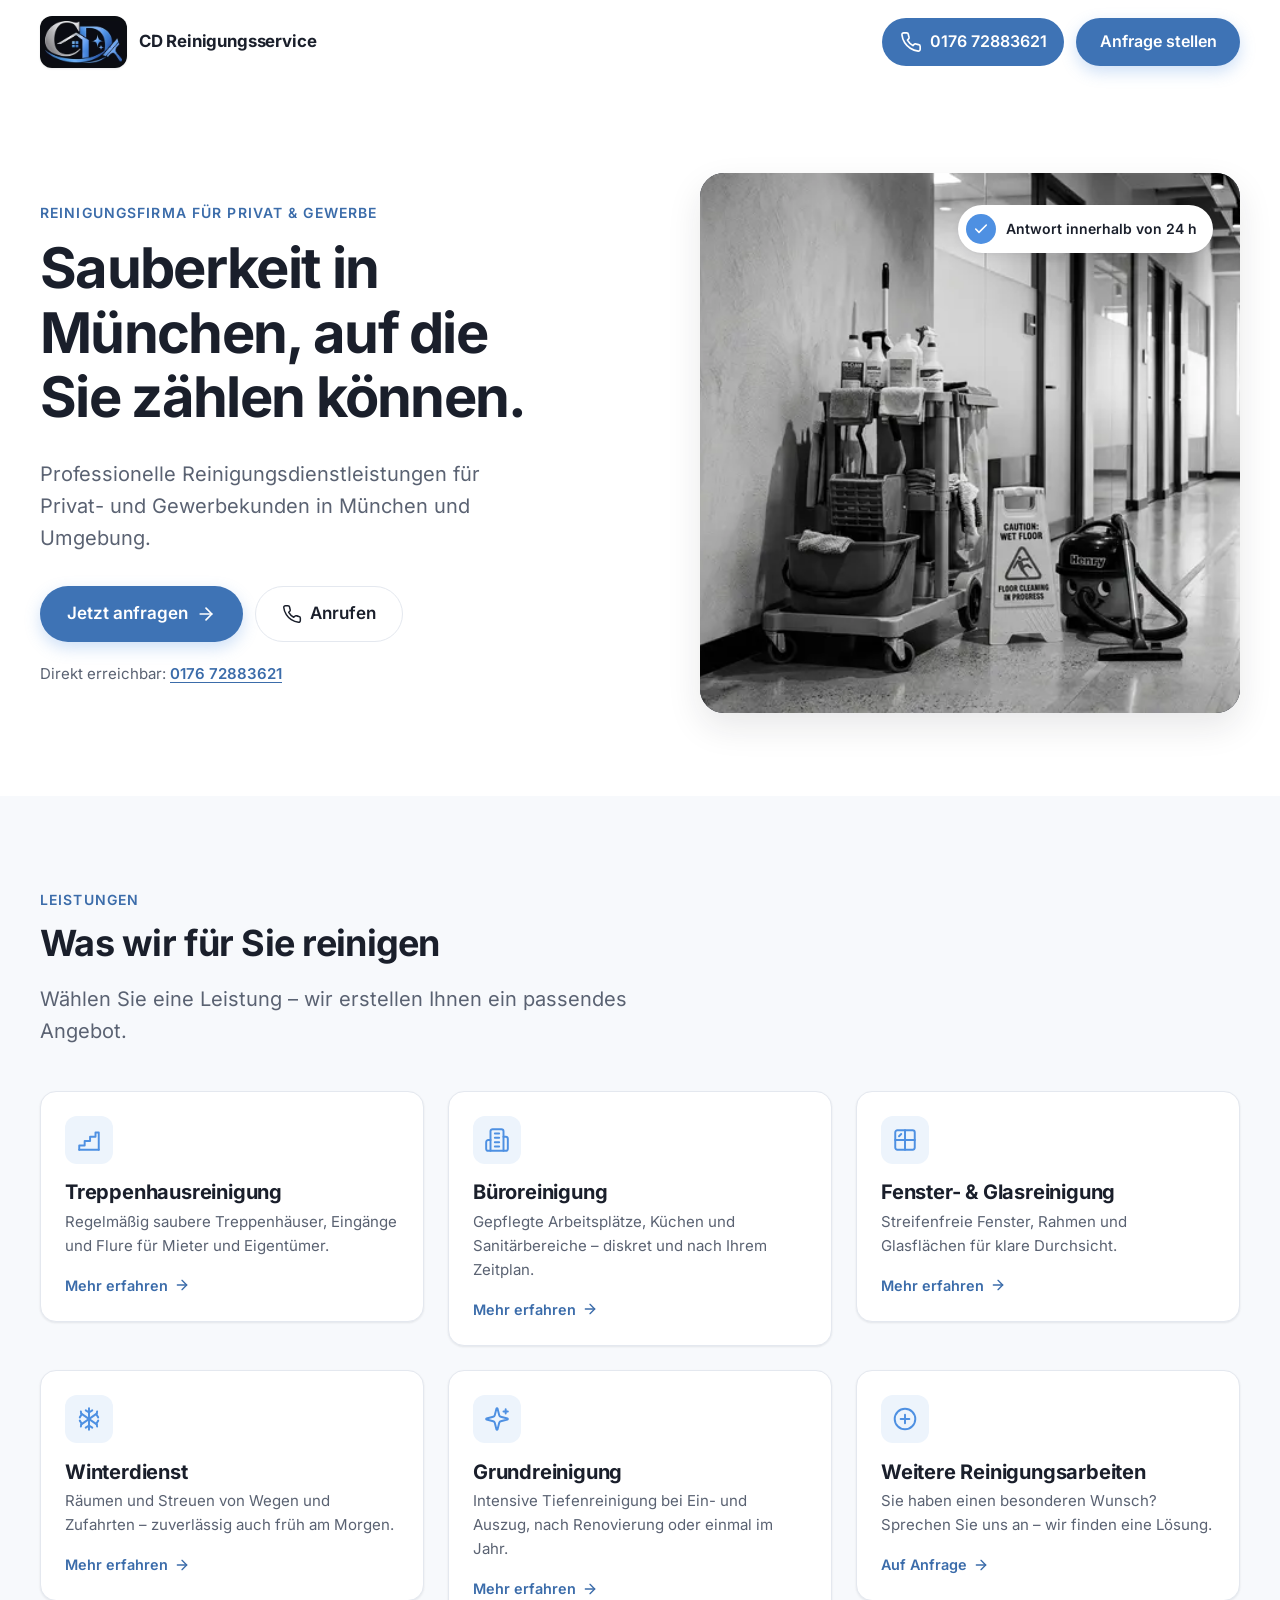
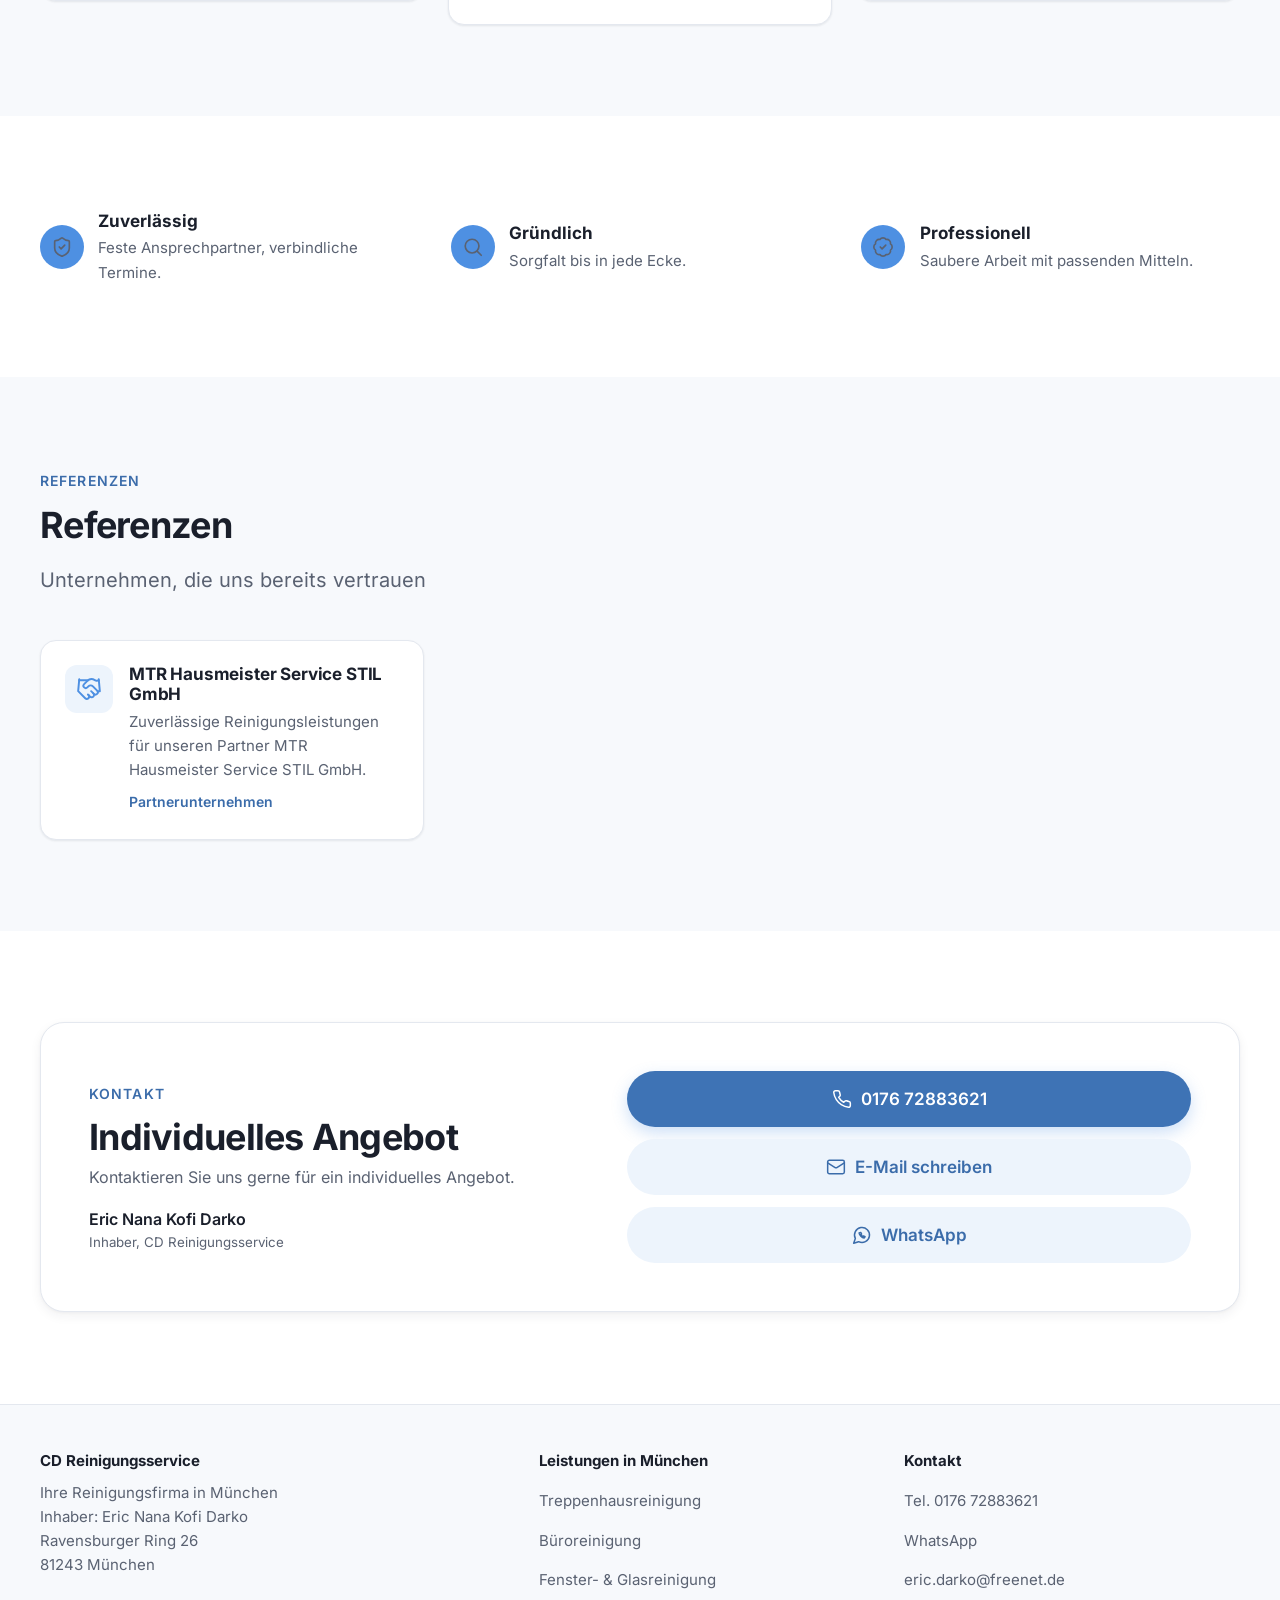
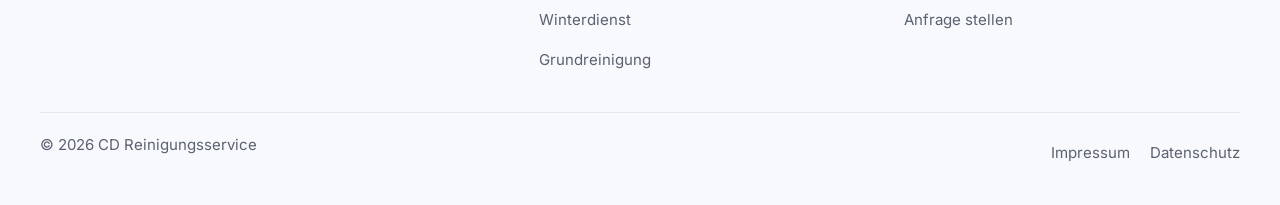
==== commit eca9b430: "Lokales SEO für München: Domain, Leistungsseiten, Schema, Sitemap, Plausible - Domain https://www.cd" ====
--- a/index.html
+++ b/index.html
@@ -3,19 +3,21 @@
 <head>
   <meta charset="utf-8">
   <meta name="viewport" content="width=device-width, initial-scale=1, viewport-fit=cover">
-  <title>CD Reinigungsservice – Treppenhaus-, Büro- &amp; Glasreinigung</title>
-  <meta name="description" content="CD Reinigungsservice: professionelle Reinigung für Privat- und Gewerbekunden – Treppenhausreinigung, Büroreinigung, Fenster- &amp; Glasreinigung, Winterdienst und Grundreinigung. Jetzt unverbindlich anfragen.">
+  <title>Reinigungsfirma München – Treppenhaus-, Büro- &amp; Glasreinigung | CD Reinigungsservice</title>
+  <meta name="description" content="Reinigungsfirma in München für Privat &amp; Gewerbe: Treppenhausreinigung, Büroreinigung, Fenster- &amp; Glasreinigung, Winterdienst und Grundreinigung. Antwort in 24 h – jetzt anfragen.">
   <meta name="theme-color" content="#FFFFFF">
-  <link rel="canonical" href="https://[DOMAIN]/">
+  <!-- Google Search Console: Code aus der Search Console statt des Platzhalters eintragen -->
+  <meta name="google-site-verification" content="[GOOGLE-SEARCH-CONSOLE-CODE]">
+  <link rel="canonical" href="https://www.cdreinigungsservice.de/">
 
   <!-- Open Graph -->
   <meta property="og:type" content="website">
   <meta property="og:locale" content="de_DE">
   <meta property="og:site_name" content="CD Reinigungsservice">
-  <meta property="og:title" content="CD Reinigungsservice – Sauberkeit, auf die Sie zählen können.">
-  <meta property="og:description" content="Professionelle Reinigungsdienstleistungen für Privat- und Gewerbekunden. Jetzt unverbindlich anfragen.">
-  <meta property="og:url" content="https://[DOMAIN]/">
-  <meta property="og:image" content="https://[DOMAIN]/assets/img/og-image.png">
+  <meta property="og:title" content="Reinigungsfirma München | CD Reinigungsservice">
+  <meta property="og:description" content="Treppenhaus-, Büro- und Glasreinigung, Winterdienst und Grundreinigung in München. Jetzt unverbindlich anfragen.">
+  <meta property="og:url" content="https://www.cdreinigungsservice.de/">
+  <meta property="og:image" content="https://www.cdreinigungsservice.de/assets/img/og-image.png">
   <meta property="og:image:width" content="1200">
   <meta property="og:image:height" content="630">
   <meta name="twitter:card" content="summary_large_image">
@@ -27,26 +29,44 @@
 
   <link rel="preload" href="assets/fonts/inter-latin-var.woff2" as="font" type="font/woff2" crossorigin>
   <link rel="stylesheet" href="assets/css/style.css">
+  <!-- Plausible Analytics (cookielos, EU-Server) -->
+  <script defer data-domain="cdreinigungsservice.de" src="https://plausible.io/js/script.js"></script>
   <script>document.documentElement.classList.add('js')</script>
 
   <script type="application/ld+json">
   {
     "@context": "https://schema.org",
     "@type": "CleaningService",
+    "@id": "https://www.cdreinigungsservice.de/#business",
     "name": "CD Reinigungsservice",
-    "founder": "Eric Nana Kofi Darko",
+    "description": "Reinigungsfirma in München für Treppenhausreinigung, Büroreinigung, Fenster- und Glasreinigung, Winterdienst und Grundreinigung.",
+    "url": "https://www.cdreinigungsservice.de/",
+    "logo": "https://www.cdreinigungsservice.de/assets/img/logo.png",
+    "image": "https://www.cdreinigungsservice.de/assets/img/og-image.png",
     "telephone": "+4917672883621",
-    "areaServed": "München",
     "email": "eric.darko@freenet.de",
+    "founder": { "@type": "Person", "name": "Eric Nana Kofi Darko" },
     "address": {
       "@type": "PostalAddress",
       "streetAddress": "Ravensburger Ring 26",
       "postalCode": "81243",
       "addressLocality": "München",
+      "addressRegion": "Bayern",
       "addressCountry": "DE"
     },
-    "url": "https://[DOMAIN]/",
-    "image": "https://[DOMAIN]/assets/img/og-image.png"
+    "areaServed": { "@type": "City", "name": "München" },
+    "hasOfferCatalog": {
+      "@type": "OfferCatalog",
+      "name": "Reinigungsleistungen in München",
+      "itemListElement": [
+        { "@type": "Offer", "itemOffered": { "@type": "Service", "name": "Treppenhausreinigung München", "url": "https://www.cdreinigungsservice.de/treppenhausreinigung-muenchen.html" } },
+        { "@type": "Offer", "itemOffered": { "@type": "Service", "name": "Büroreinigung München", "url": "https://www.cdreinigungsservice.de/bueroreinigung-muenchen.html" } },
+        { "@type": "Offer", "itemOffered": { "@type": "Service", "name": "Fenster- & Glasreinigung München", "url": "https://www.cdreinigungsservice.de/fensterreinigung-muenchen.html" } },
+        { "@type": "Offer", "itemOffered": { "@type": "Service", "name": "Winterdienst München", "url": "https://www.cdreinigungsservice.de/winterdienst-muenchen.html" } },
+        { "@type": "Offer", "itemOffered": { "@type": "Service", "name": "Grundreinigung München", "url": "https://www.cdreinigungsservice.de/grundreinigung-muenchen.html" } },
+        { "@type": "Offer", "itemOffered": { "@type": "Service", "name": "Weitere Reinigungsarbeiten auf Anfrage", "url": "https://www.cdreinigungsservice.de/anfrage.html" } }
+      ]
+    }
   }
   </script>
 </head>
@@ -77,7 +97,7 @@
   <header class="site-header" id="top">
     <div class="container site-header__inner">
       <a class="brand" href="index.html" aria-label="CD Reinigungsservice – Startseite">
-        <span class="brand__badge"><img src="assets/img/logo.png" alt="" width="96" height="96"></span>
+        <span class="brand__badge"><picture><source type="image/webp" srcset="assets/img/logo.webp"><img src="assets/img/logo.png" alt="" width="192" height="105"></picture></span>
         <span class="brand__name">CD Reinigungsservice</span>
       </a>
       <div class="site-header__actions">
@@ -95,9 +115,9 @@
     <section class="hero" aria-labelledby="hero-title">
       <div class="container hero__grid">
         <div class="reveal">
-          <span class="eyebrow">Für Privat &amp; Gewerbe</span>
-          <h1 id="hero-title">Sauberkeit, auf die Sie zählen können.</h1>
-          <p class="hero__lead">Professionelle Reinigungsdienstleistungen für Privat- und Gewerbekunden.</p>
+          <span class="eyebrow">Reinigungsfirma für Privat &amp; Gewerbe</span>
+          <h1 id="hero-title">Sauberkeit in München, auf die Sie zählen können.</h1>
+          <p class="hero__lead">Professionelle Reinigungsdienstleistungen für Privat- und Gewerbekunden in München und Umgebung.</p>
           <div class="hero__actions">
             <a class="btn btn--primary btn--lg" href="anfrage.html">
               Jetzt anfragen <svg aria-hidden="true"><use href="#i-arrow"/></svg>
@@ -129,43 +149,43 @@
         </div>
         <ul class="grid grid--3 reveal-group">
           <li class="reveal">
-            <a class="card card--link" href="anfrage.html?leistung=treppenhausreinigung">
+            <a class="card card--link" href="treppenhausreinigung-muenchen.html">
               <span class="card__icon"><svg aria-hidden="true"><use href="#i-stairs"/></svg></span>
               <h3>Treppenhausreinigung</h3>
               <p>Regelmäßig saubere Treppenhäuser, Eingänge und Flure für Mieter und Eigentümer.</p>
-              <span class="card__more">Anfragen <svg aria-hidden="true"><use href="#i-arrow"/></svg></span>
-            </a>
-          </li>
-          <li class="reveal">
-            <a class="card card--link" href="anfrage.html?leistung=bueroreinigung">
+              <span class="card__more">Mehr erfahren <svg aria-hidden="true"><use href="#i-arrow"/></svg></span>
+            </a>
+          </li>
+          <li class="reveal">
+            <a class="card card--link" href="bueroreinigung-muenchen.html">
               <span class="card__icon"><svg aria-hidden="true"><use href="#i-office"/></svg></span>
               <h3>Büroreinigung</h3>
               <p>Gepflegte Arbeitsplätze, Küchen und Sanitärbereiche – diskret und nach Ihrem Zeitplan.</p>
-              <span class="card__more">Anfragen <svg aria-hidden="true"><use href="#i-arrow"/></svg></span>
-            </a>
-          </li>
-          <li class="reveal">
-            <a class="card card--link" href="anfrage.html?leistung=fensterreinigung">
+              <span class="card__more">Mehr erfahren <svg aria-hidden="true"><use href="#i-arrow"/></svg></span>
+            </a>
+          </li>
+          <li class="reveal">
+            <a class="card card--link" href="fensterreinigung-muenchen.html">
               <span class="card__icon"><svg aria-hidden="true"><use href="#i-window"/></svg></span>
               <h3>Fenster- &amp; Glasreinigung</h3>
               <p>Streifenfreie Fenster, Rahmen und Glasflächen für klare Durchsicht.</p>
-              <span class="card__more">Anfragen <svg aria-hidden="true"><use href="#i-arrow"/></svg></span>
-            </a>
-          </li>
-          <li class="reveal">
-            <a class="card card--link" href="anfrage.html?leistung=winterdienst">
+              <span class="card__more">Mehr erfahren <svg aria-hidden="true"><use href="#i-arrow"/></svg></span>
+            </a>
+          </li>
+          <li class="reveal">
+            <a class="card card--link" href="winterdienst-muenchen.html">
               <span class="card__icon"><svg aria-hidden="true"><use href="#i-snow"/></svg></span>
               <h3>Winterdienst</h3>
               <p>Räumen und Streuen von Wegen und Zufahrten – zuverlässig auch früh am Morgen.</p>
-              <span class="card__more">Anfragen <svg aria-hidden="true"><use href="#i-arrow"/></svg></span>
-            </a>
-          </li>
-          <li class="reveal">
-            <a class="card card--link" href="anfrage.html?leistung=grundreinigung">
+              <span class="card__more">Mehr erfahren <svg aria-hidden="true"><use href="#i-arrow"/></svg></span>
+            </a>
+          </li>
+          <li class="reveal">
+            <a class="card card--link" href="grundreinigung-muenchen.html">
               <span class="card__icon"><svg aria-hidden="true"><use href="#i-sparkle"/></svg></span>
               <h3>Grundreinigung</h3>
               <p>Intensive Tiefenreinigung bei Ein- und Auszug, nach Renovierung oder einmal im Jahr.</p>
-              <span class="card__more">Anfragen <svg aria-hidden="true"><use href="#i-arrow"/></svg></span>
+              <span class="card__more">Mehr erfahren <svg aria-hidden="true"><use href="#i-arrow"/></svg></span>
             </a>
           </li>
           <li class="reveal">
@@ -255,7 +275,17 @@
       <div class="site-footer__grid">
         <div>
           <strong>CD Reinigungsservice</strong>
-          <p>Inhaber: Eric Nana Kofi Darko<br>Ravensburger Ring 26<br>81243 München</p>
+          <p>Ihre Reinigungsfirma in München<br>Inhaber: Eric Nana Kofi Darko<br>Ravensburger Ring 26<br>81243 München</p>
+        </div>
+        <div>
+          <strong>Leistungen in München</strong>
+          <ul>
+            <li><a href="treppenhausreinigung-muenchen.html">Treppenhausreinigung</a></li>
+            <li><a href="bueroreinigung-muenchen.html">Büroreinigung</a></li>
+            <li><a href="fensterreinigung-muenchen.html">Fenster- &amp; Glasreinigung</a></li>
+            <li><a href="winterdienst-muenchen.html">Winterdienst</a></li>
+            <li><a href="grundreinigung-muenchen.html">Grundreinigung</a></li>
+          </ul>
         </div>
         <div>
           <strong>Kontakt</strong>
@@ -263,12 +293,6 @@
             <li><a href="tel:+4917672883621">Tel. 0176 72883621</a></li>
             <li><a href="https://wa.me/4917672883621" target="_blank" rel="noopener">WhatsApp</a></li>
             <li><a href="mailto:eric.darko@freenet.de">eric.darko@freenet.de</a></li>
-          </ul>
-        </div>
-        <div>
-          <strong>Service</strong>
-          <ul>
-            <li><a href="#leistungen">Leistungen</a></li>
             <li><a href="anfrage.html">Anfrage stellen</a></li>
           </ul>
         </div>
--- a/assets/css/style.css
+++ b/assets/css/style.css
@@ -15,7 +15,10 @@
 :root {
   /* Akzentfarbe aus dem Logo – wird von tools/logo-vorbereiten.py gesetzt */
   --accent: #4E90E2; /* LOGO-BLAU */
-  --accent-dark: color-mix(in srgb, var(--accent) 82%, #000);
+  /* dunklere Stufen des Logo-Blaus für Text und Buttons (Kontrast ≥ 4,5:1 nach WCAG AA) */
+  --accent-strong: color-mix(in srgb, var(--accent) 80%, #000);
+  --accent-dark: color-mix(in srgb, var(--accent) 75%, #000);
+  --accent-hover: color-mix(in srgb, var(--accent) 68%, #000);
   --accent-soft: color-mix(in srgb, var(--accent) 10%, #fff);
 
   --bg: #FFFFFF;
@@ -134,8 +137,8 @@
               box-shadow .2s var(--ease), transform .2s var(--ease);
 }
 .btn svg { width: 20px; height: 20px; flex: none; }
-.btn--primary { background: var(--accent); color: #fff; box-shadow: 0 6px 16px color-mix(in srgb, var(--accent) 28%, transparent); }
-.btn--primary:hover { background: var(--accent-dark); color: #fff; }
+.btn--primary { background: var(--accent-strong); color: #fff; box-shadow: 0 6px 16px color-mix(in srgb, var(--accent) 28%, transparent); }
+.btn--primary:hover { background: var(--accent-hover); color: #fff; }
 .btn--ghost { background: #fff; color: var(--text); border-color: var(--border); }
 .btn--ghost:hover { border-color: var(--accent); color: var(--accent-dark); }
 .btn--soft { background: var(--accent-soft); color: var(--accent-dark); }
@@ -148,10 +151,10 @@
 .icon-btn {
   display: inline-grid; place-items: center;
   width: 48px; height: 48px; border-radius: 50%;
-  background: var(--accent); color: #fff; text-decoration: none;
+  background: var(--accent-strong); color: #fff; text-decoration: none;
   transition: background-color .2s var(--ease), transform .2s var(--ease);
 }
-.icon-btn:hover { background: var(--accent-dark); color: #fff; }
+.icon-btn:hover { background: var(--accent-hover); color: #fff; }
 .icon-btn svg { width: 22px; height: 22px; }
 
 /* ---------- Header ---------- */
@@ -180,6 +183,7 @@
   background: #0B0D12; border-radius: 12px; overflow: hidden;
   box-shadow: var(--shadow-sm);
 }
+.brand__badge picture { display: block; height: 100%; }
 .brand__badge img { height: 100%; width: auto; max-width: 100%; object-fit: contain; }
 .brand__name { font-weight: 700; font-size: 1.05rem; letter-spacing: -.01em; line-height: 1.15; }
 .brand__name small { display: block; font-weight: 500; font-size: .78rem; color: var(--text-muted); letter-spacing: 0; }
@@ -539,3 +543,60 @@
 .aside-card--contact p { margin-bottom: .75rem; }
 .aside-card--contact address { font-style: normal; line-height: 1.7; }
 .aside-card--contact a, .call-hint a { overflow-wrap: anywhere; }
+
+.success__icon--mail { background: var(--accent-soft); color: var(--accent); }
+.success__actions { display: flex; flex-wrap: wrap; gap: .75rem; justify-content: center; margin-top: 1rem; }
+.success__actions .btn { margin-top: 0; }
+
+/* ==========================================================================
+   Leistungsseiten
+   ========================================================================== */
+.breadcrumb ol { display: flex; flex-wrap: wrap; align-items: center; gap: 0 .5rem; margin: 0 0 1.5rem; padding: 0; list-style: none; font-size: var(--fs-small); color: var(--text-muted); }
+.breadcrumb li + li::before { content: "›"; margin-right: .5rem; color: var(--text-muted); }
+.breadcrumb li { padding-block: .35rem; }
+.breadcrumb a { color: var(--text-muted); text-decoration: none; }
+.breadcrumb a:hover { color: var(--accent-dark); text-decoration: underline; }
+.service-head { padding-bottom: 0; }
+.service-head__inner { display: flex; gap: 1rem; align-items: flex-start; margin-bottom: 1.75rem; }
+.service-head__inner h1 { margin-bottom: .4rem; font-size: clamp(1.75rem, 1.2rem + 2.6vw, 3rem); overflow-wrap: break-word; hyphens: auto; }
+.service-head__inner > div { min-width: 0; }
+.service-head__inner p { margin: 0; }
+.service-head__icon { display: none; place-items: center; flex: none; width: 64px; height: 64px; border-radius: 16px; background: var(--accent-soft); color: var(--accent); }
+.service-head__icon svg { width: 34px; height: 34px; }
+.service-body { padding-top: clamp(2rem, 1.5rem + 2vw, 3rem); }
+.service-layout { display: grid; gap: 2rem; }
+.service-layout .prose { max-width: 70ch; }
+.service-layout .prose h2 { margin-top: 2rem; }
+.checklist { list-style: none !important; padding: 0 !important; display: grid; gap: .6rem; }
+.checklist li { display: flex; gap: .65rem; align-items: flex-start; margin: 0 !important; }
+.checklist svg { width: 20px; height: 20px; flex: none; margin-top: 3px; color: var(--accent); }
+.service-aside .btn { margin-top: .6rem; }
+.faq { display: grid; gap: .75rem; max-width: 820px; }
+.faq__item { background: #fff; border: 1px solid var(--border); border-radius: var(--radius-sm); }
+.faq__item summary {
+  list-style: none; cursor: pointer; display: flex; justify-content: space-between; align-items: center; gap: 1rem;
+  min-height: 56px; padding: .9rem 1.1rem; font-weight: 600;
+}
+.faq__item summary::-webkit-details-marker { display: none; }
+.faq__item summary::after { content: "+"; flex: none; font-size: 1.4rem; line-height: 1; color: var(--accent); transition: transform .2s var(--ease); }
+.faq__item[open] summary::after { transform: rotate(45deg); }
+.faq__item p { margin: 0; padding: 0 1.1rem 1.1rem; color: var(--text-muted); }
+.related { margin-top: clamp(2.5rem, 2rem + 2vw, 3.5rem); }
+.related h2 { font-size: clamp(1.15rem, 1.1rem + .3vw, 1.3rem); }
+.related ul { display: grid; gap: .6rem; grid-template-columns: 1fr; }
+.related__link {
+  display: flex; align-items: center; gap: .6rem; min-height: 52px; padding: .7rem 1rem;
+  border: 1px solid var(--border); border-radius: var(--radius-sm); color: var(--text); text-decoration: none; font-weight: 600;
+  transition: border-color .2s var(--ease), color .2s var(--ease);
+}
+.related__link svg { width: 22px; height: 22px; color: var(--accent); flex: none; }
+.related__link:hover { border-color: var(--accent); color: var(--accent-dark); }
+@media (min-width: 600px) {
+  .service-head__icon { display: grid; }
+  .related ul { grid-template-columns: repeat(2, 1fr); }
+}
+@media (min-width: 1024px) {
+  .service-layout { grid-template-columns: minmax(0, 1fr) 320px; gap: 3rem; align-items: start; }
+  .service-aside { position: sticky; top: calc(var(--header-h) + 24px); }
+  .related ul { grid-template-columns: repeat(4, 1fr); }
+}
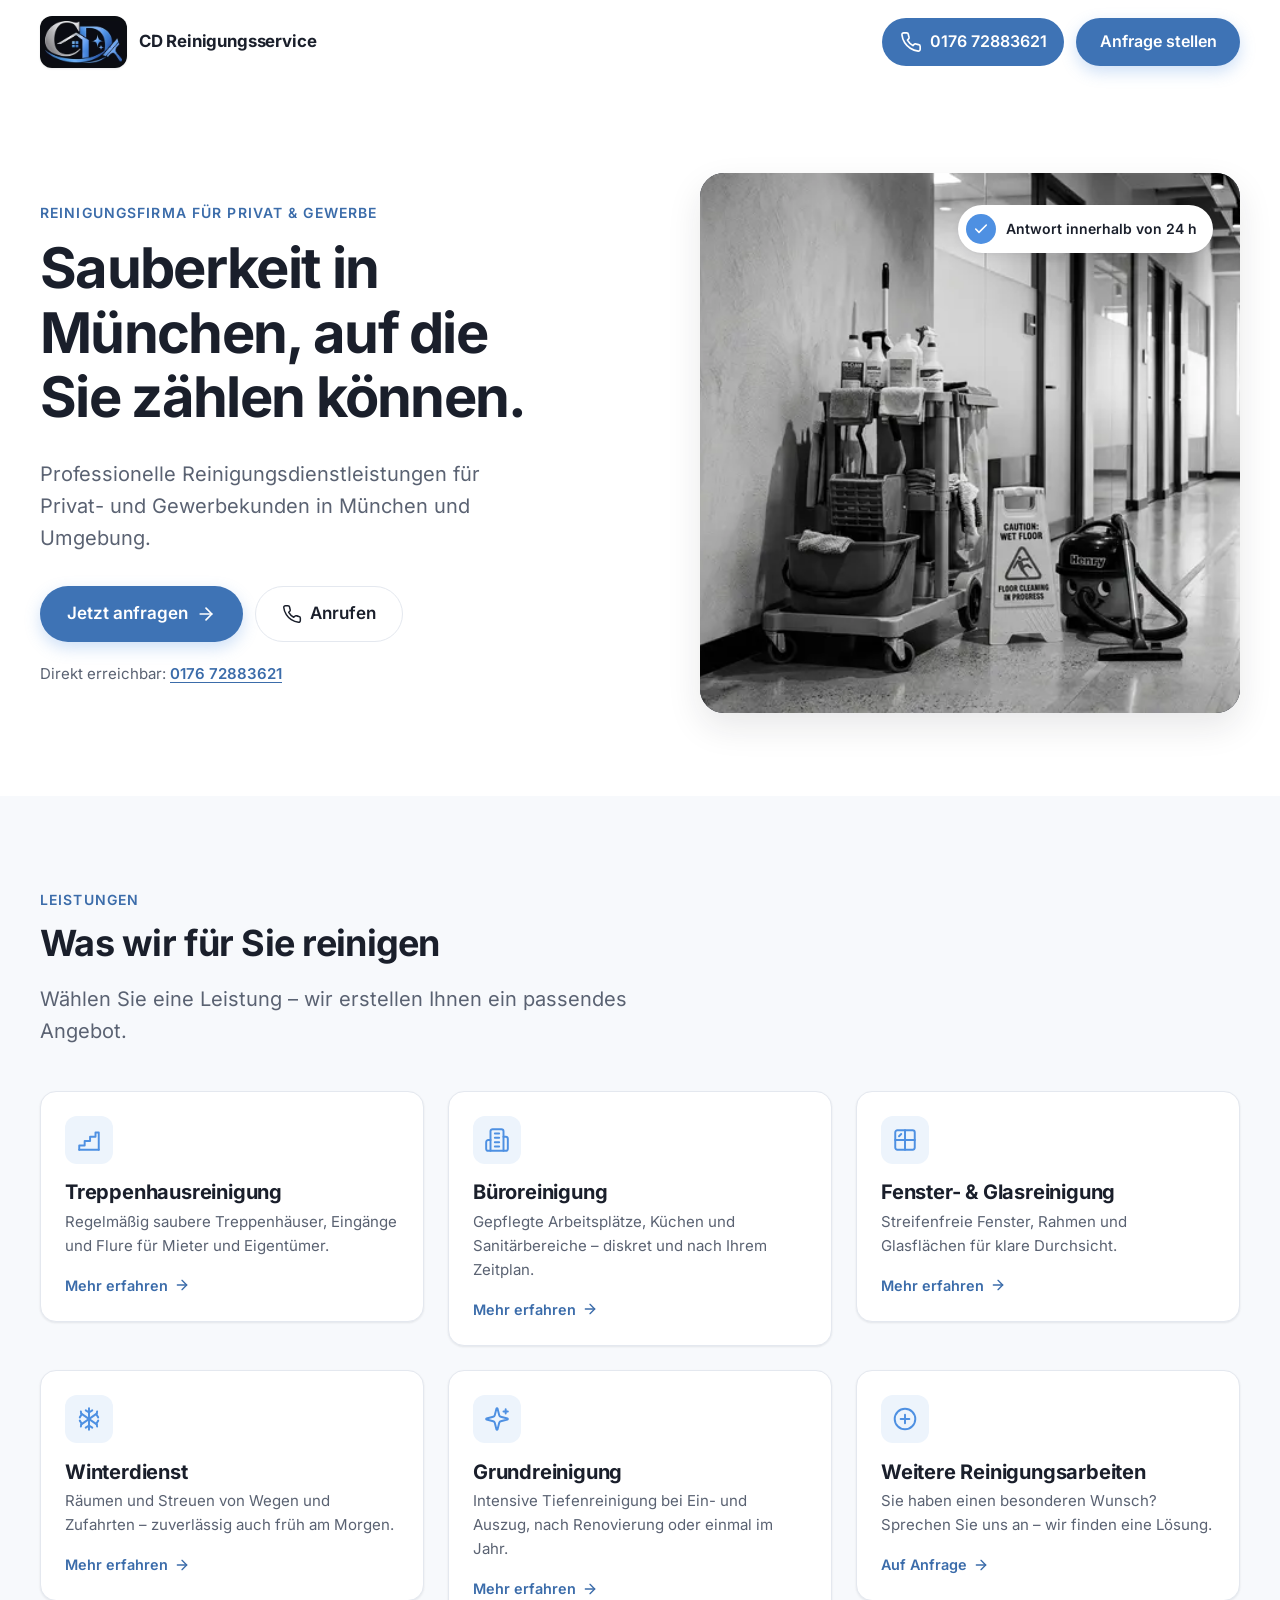
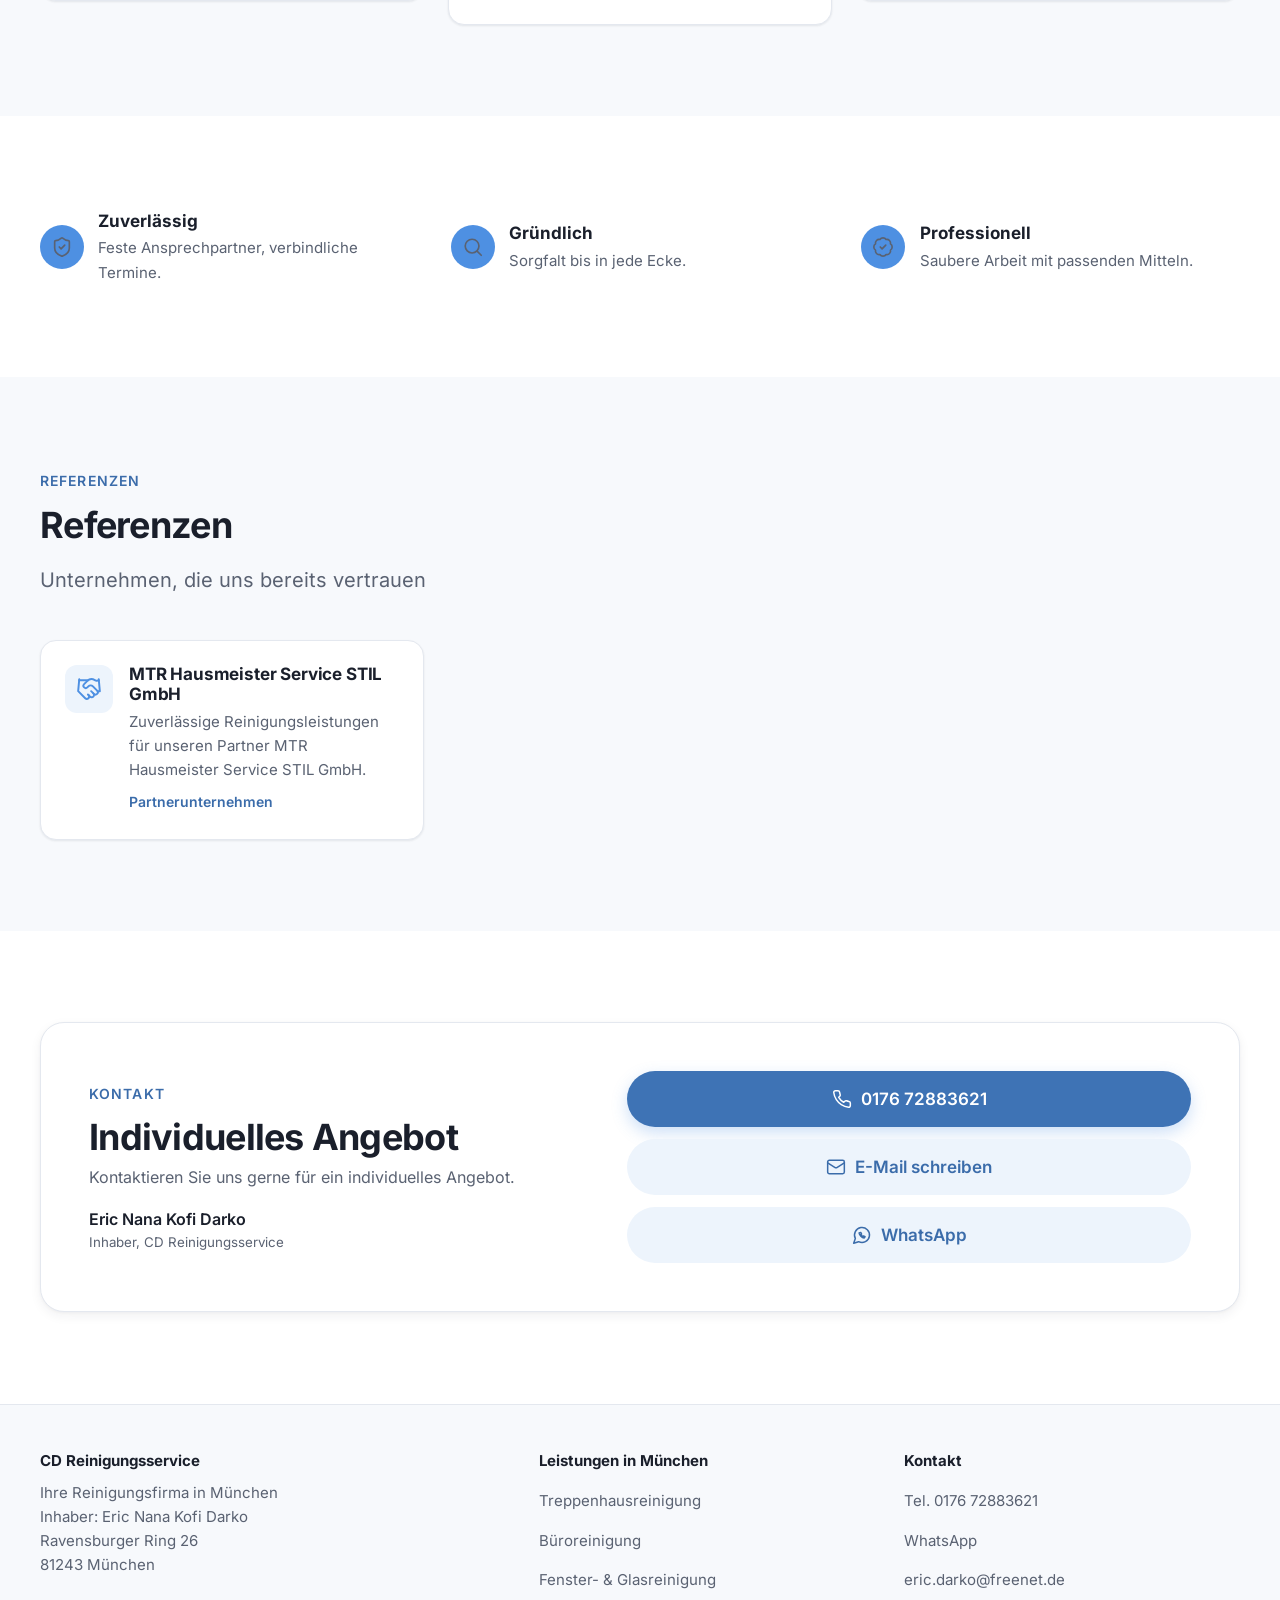
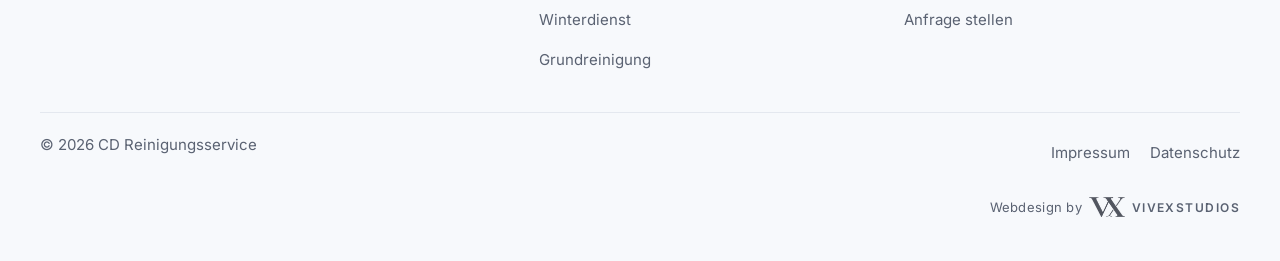
==== commit 3e6215b1: "Footer: Credit "Webdesign by Vivexstudios" mit VX-Monogramm Dezenter Link auf https://vivexstudios.d" ====
--- a/index.html
+++ b/index.html
@@ -304,6 +304,13 @@
           <a href="datenschutz.html">Datenschutz</a>
         </nav>
       </div>
+      <div class="site-footer__credit">
+        <a href="https://vivexstudios.de" target="_blank" rel="noopener" title="Vivexstudios – Premium Webdesign">
+          Webdesign by
+          <picture><source type="image/webp" srcset="assets/img/vivexstudios-vx.webp"><img src="assets/img/vivexstudios-vx.png" alt="" width="36" height="20" loading="lazy" decoding="async"></picture>
+          <span>Vivexstudios</span>
+        </a>
+      </div>
     </div>
   </footer>
 
--- a/assets/css/style.css
+++ b/assets/css/style.css
@@ -600,3 +600,17 @@
   .service-aside { position: sticky; top: calc(var(--header-h) + 24px); }
   .related ul { grid-template-columns: repeat(4, 1fr); }
 }
+
+/* Credit Webdesign (dezent im Footer) */
+.site-footer__credit { margin-top: .75rem; display: flex; justify-content: flex-start; }
+.site-footer__credit a {
+  display: inline-flex; align-items: center; gap: .45rem; min-height: 44px;
+  font-size: .8125rem; letter-spacing: .02em; color: var(--text-muted); text-decoration: none;
+  transition: color .2s var(--ease);
+}
+.site-footer__credit a:hover { color: var(--text); text-decoration: none; }
+.site-footer__credit img { opacity: .75; transition: opacity .2s var(--ease); }
+.site-footer__credit a:hover img { opacity: 1; }
+.site-footer__credit picture, .site-footer__credit img { display: block; height: 20px; width: auto; }
+.site-footer__credit span { font-weight: 600; letter-spacing: .12em; text-transform: uppercase; font-size: .75rem; }
+@media (min-width: 1024px) { .site-footer__credit { justify-content: flex-end; } }
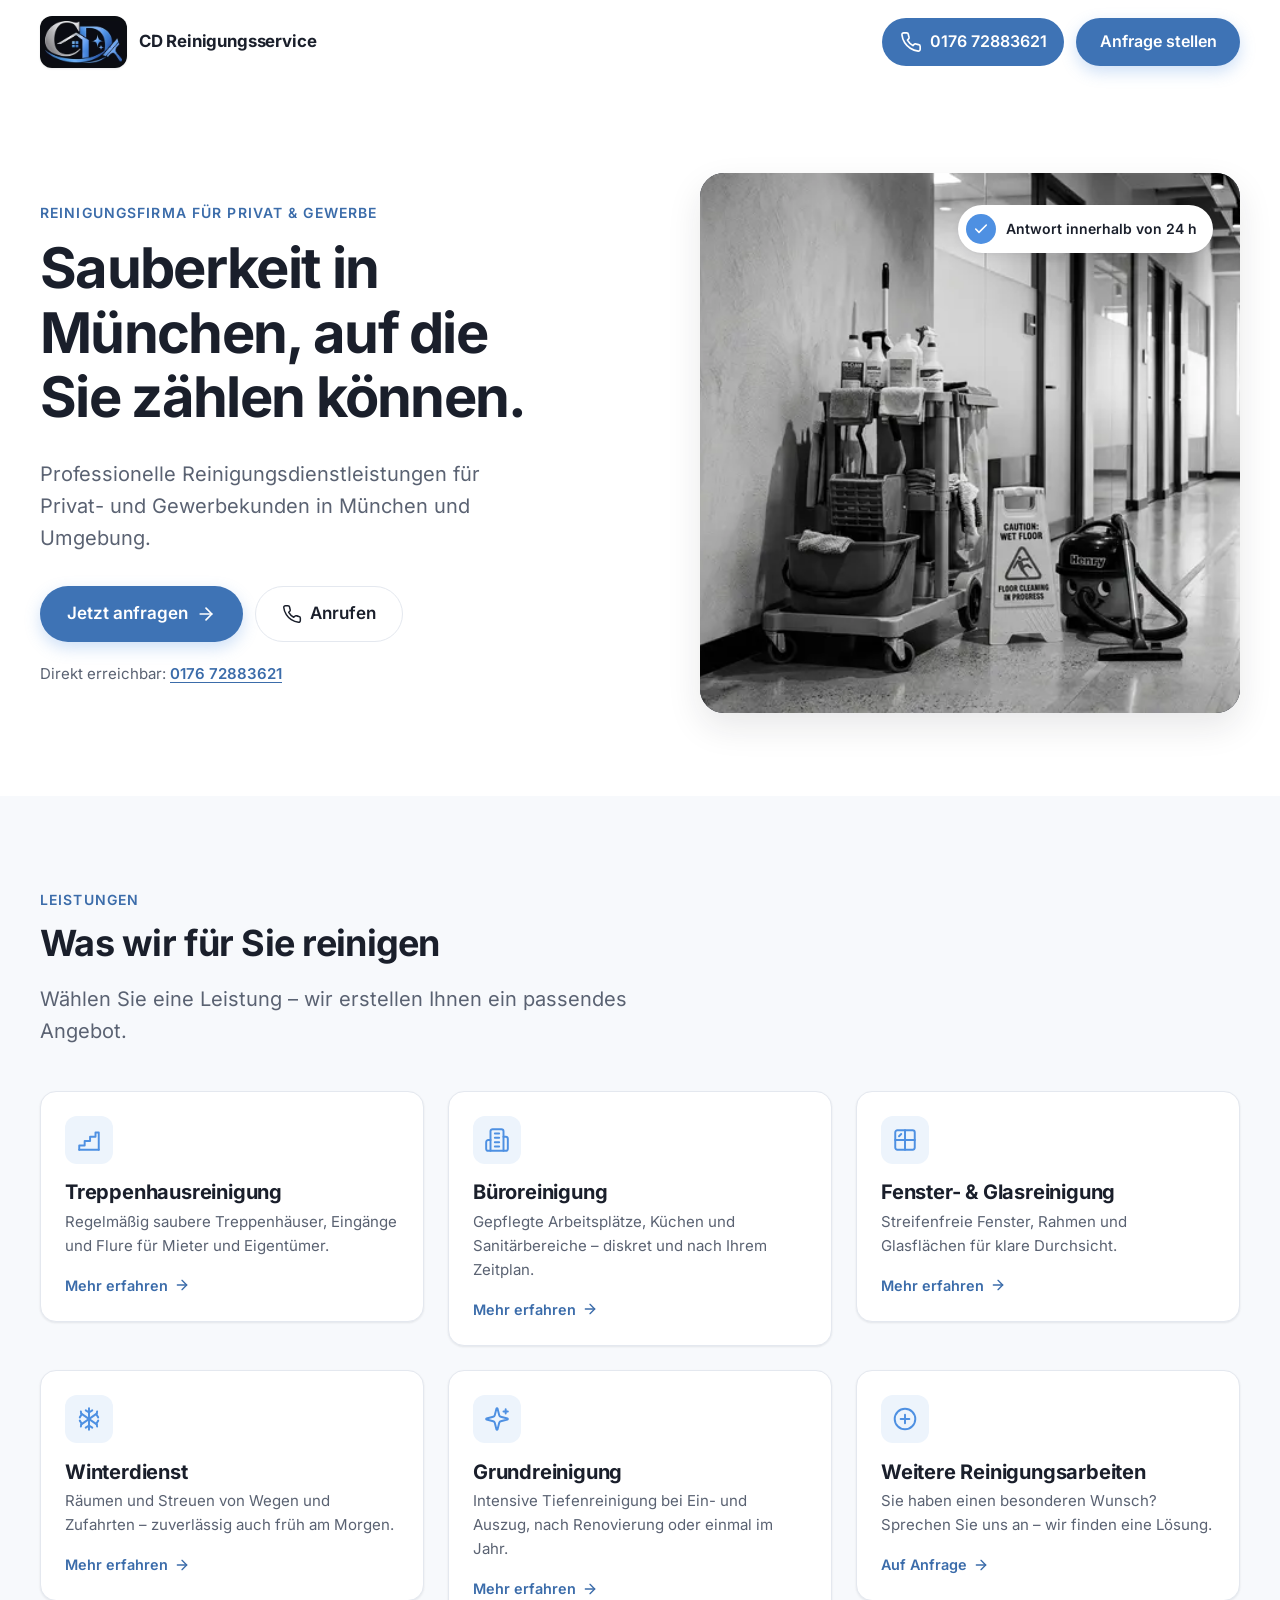
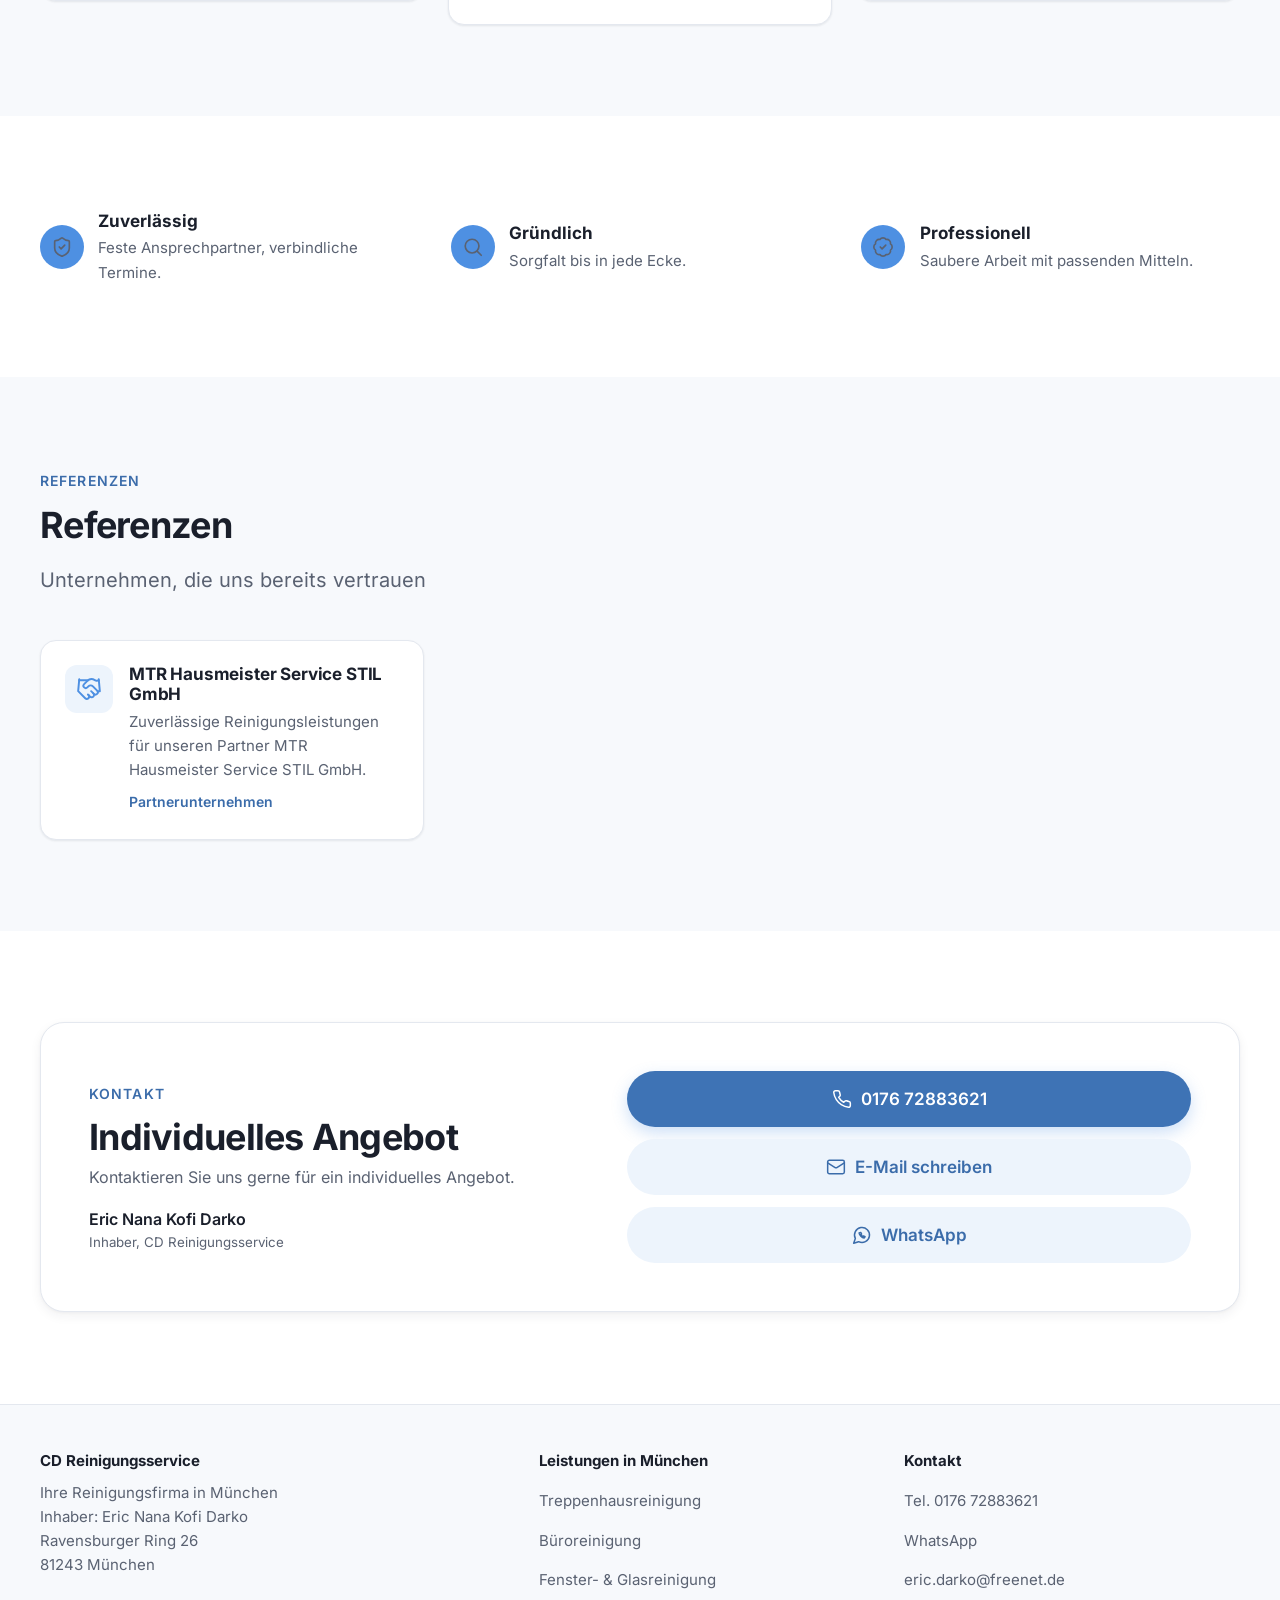
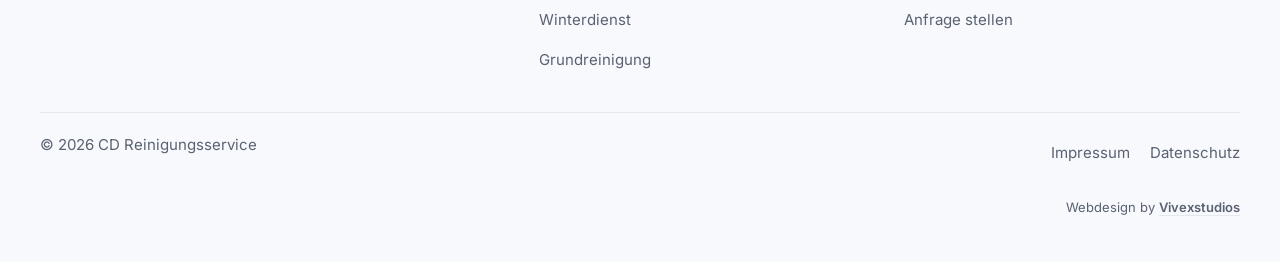
==== commit 20f690cd: "Footer-Credit auf schlichten Text umstellen (rel=nofollow noopener) Nur "Vivexstudios" ist verlinkt;" ====
--- a/index.html
+++ b/index.html
@@ -304,13 +304,10 @@
           <a href="datenschutz.html">Datenschutz</a>
         </nav>
       </div>
-      <div class="site-footer__credit">
-        <a href="https://vivexstudios.de" target="_blank" rel="noopener" title="Vivexstudios – Premium Webdesign">
-          Webdesign by
-          <picture><source type="image/webp" srcset="assets/img/vivexstudios-vx.webp"><img src="assets/img/vivexstudios-vx.png" alt="" width="36" height="20" loading="lazy" decoding="async"></picture>
-          <span>Vivexstudios</span>
-        </a>
-      </div>
+      <p class="credit">
+        Webdesign by
+        <a href="https://vivexstudios.de" target="_blank" rel="nofollow noopener">Vivexstudios</a>
+      </p>
     </div>
   </footer>
 
--- a/assets/css/style.css
+++ b/assets/css/style.css
@@ -602,15 +602,7 @@
 }
 
 /* Credit Webdesign (dezent im Footer) */
-.site-footer__credit { margin-top: .75rem; display: flex; justify-content: flex-start; }
-.site-footer__credit a {
-  display: inline-flex; align-items: center; gap: .45rem; min-height: 44px;
-  font-size: .8125rem; letter-spacing: .02em; color: var(--text-muted); text-decoration: none;
-  transition: color .2s var(--ease);
-}
-.site-footer__credit a:hover { color: var(--text); text-decoration: none; }
-.site-footer__credit img { opacity: .75; transition: opacity .2s var(--ease); }
-.site-footer__credit a:hover img { opacity: 1; }
-.site-footer__credit picture, .site-footer__credit img { display: block; height: 20px; width: auto; }
-.site-footer__credit span { font-weight: 600; letter-spacing: .12em; text-transform: uppercase; font-size: .75rem; }
-@media (min-width: 1024px) { .site-footer__credit { justify-content: flex-end; } }
+.site-footer .credit { margin: .75rem 0 0; font-size: .8125rem; color: var(--text-muted); }
+.site-footer .credit a { display: inline-block; padding-block: .75rem; font-weight: 600; color: var(--text-muted); text-decoration: underline; text-underline-offset: 3px; text-decoration-color: var(--border); }
+.site-footer .credit a:hover { color: var(--text); text-decoration-color: currentColor; }
+@media (min-width: 1024px) { .site-footer .credit { text-align: right; } }
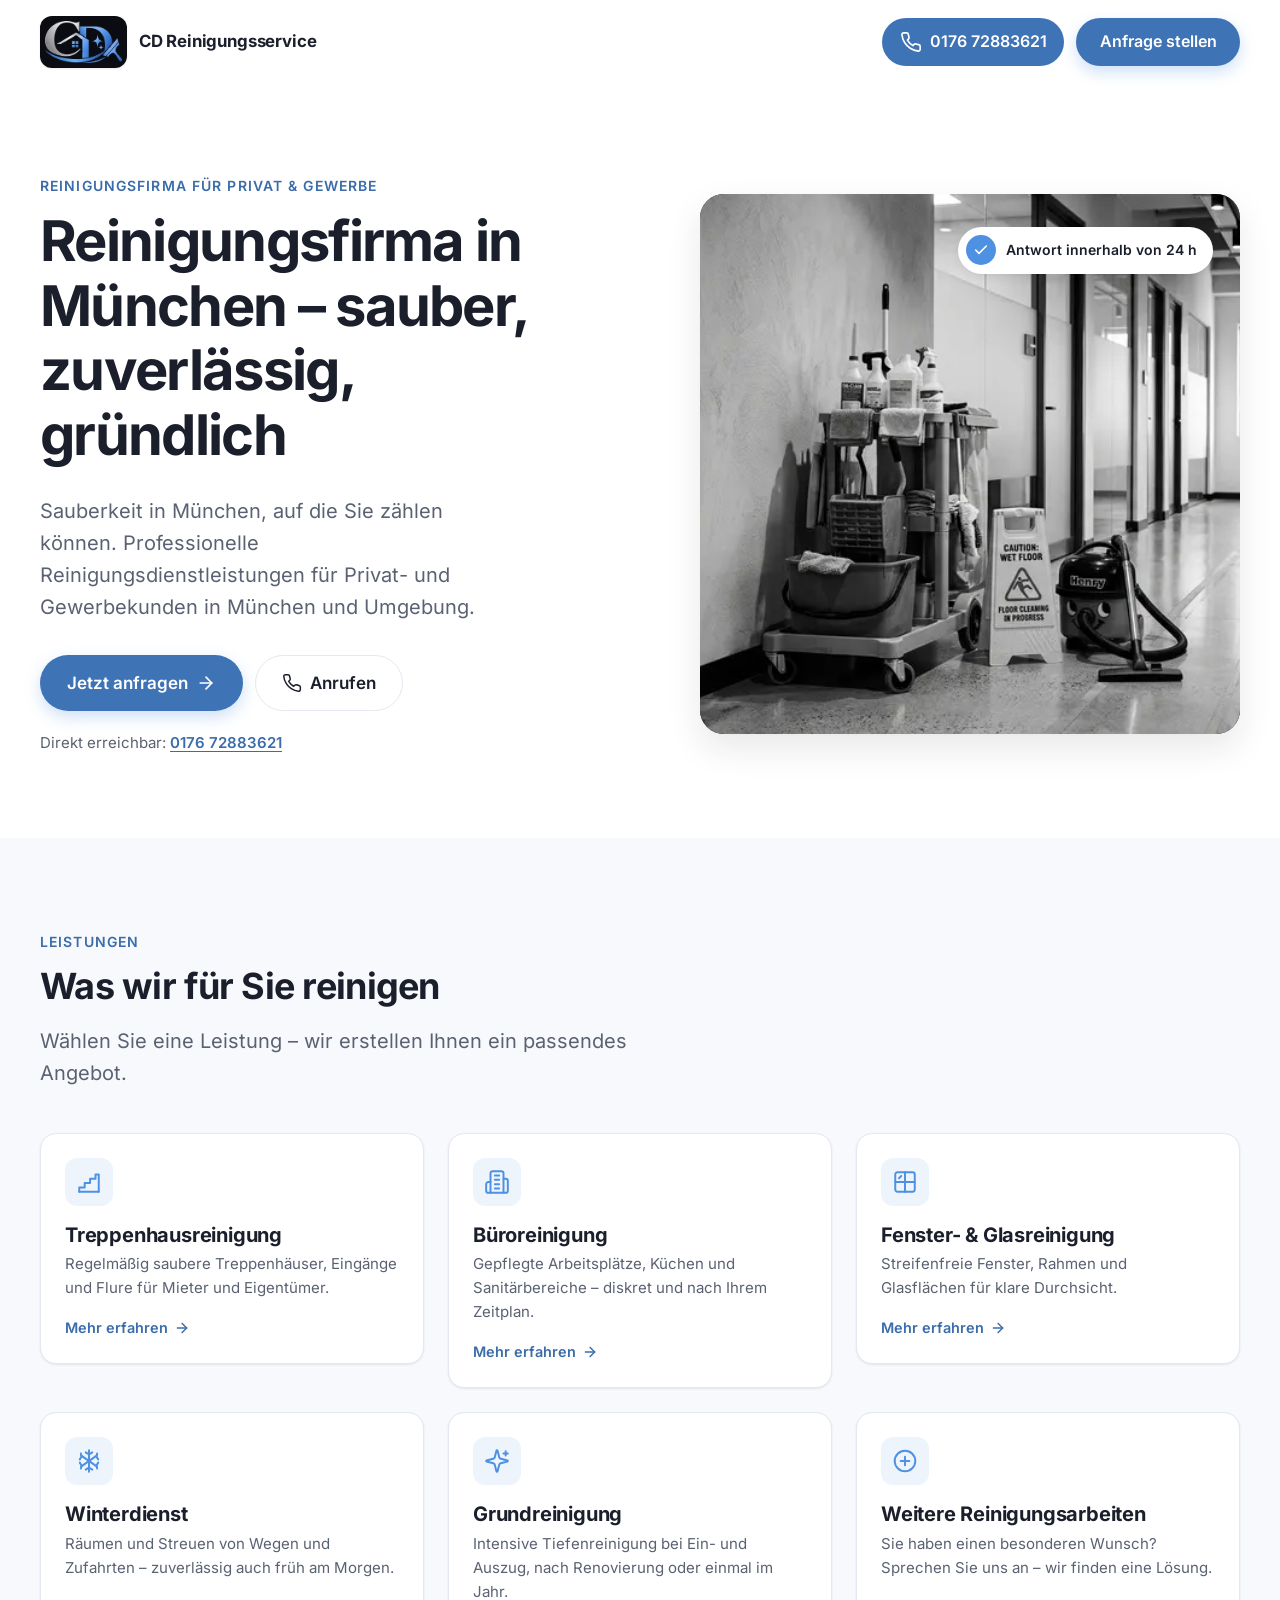
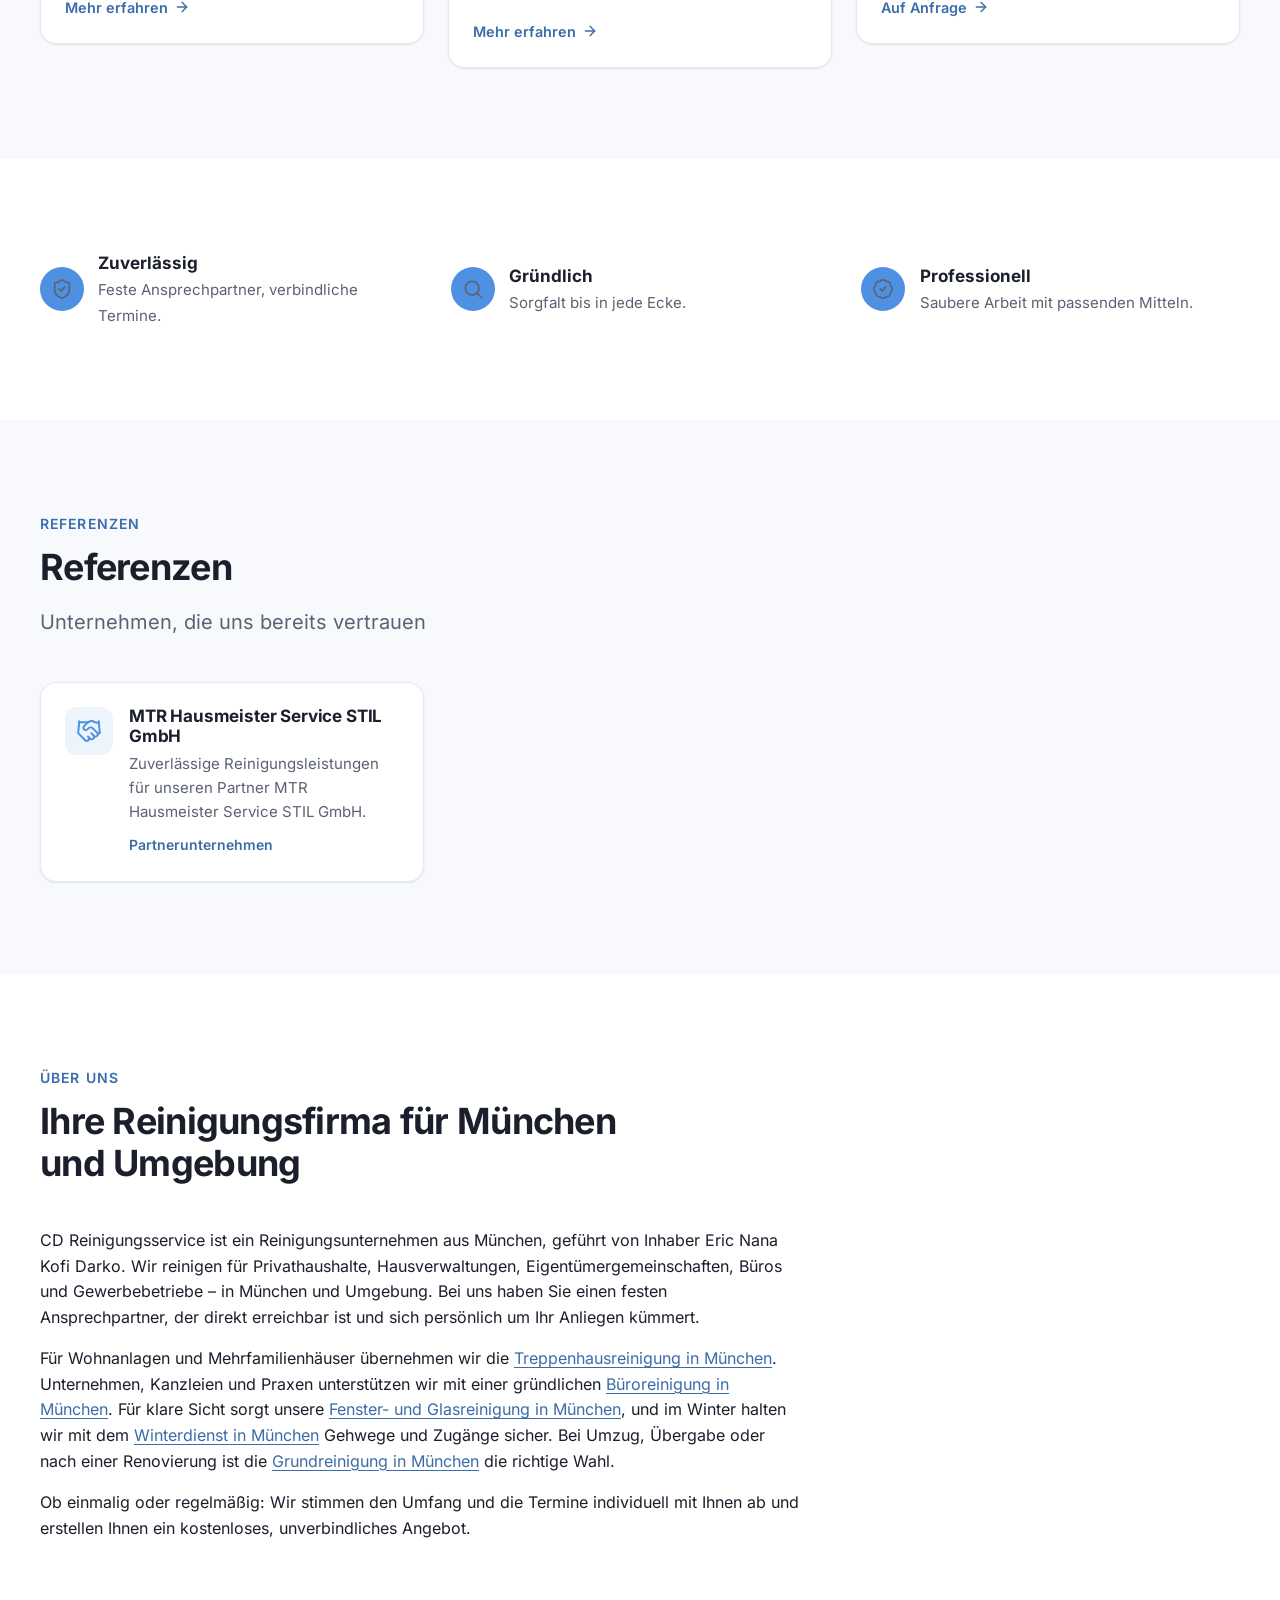
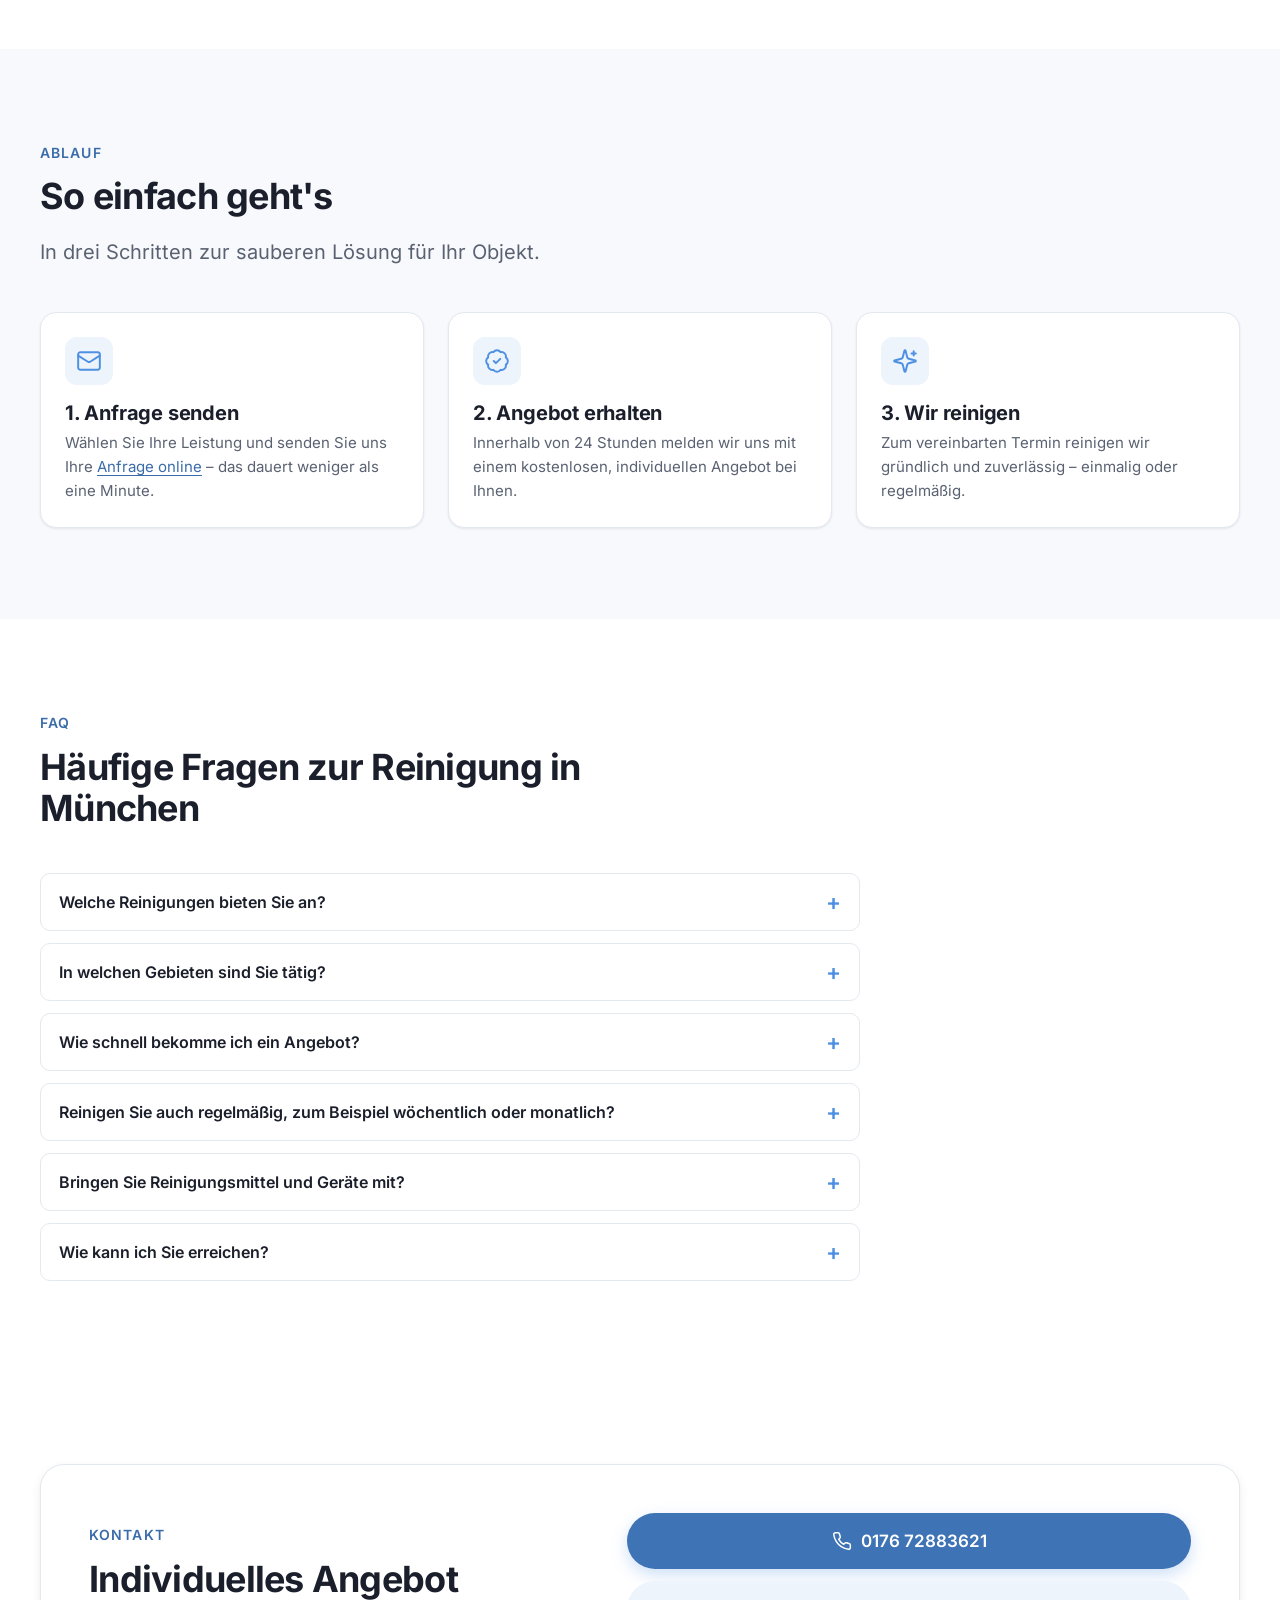
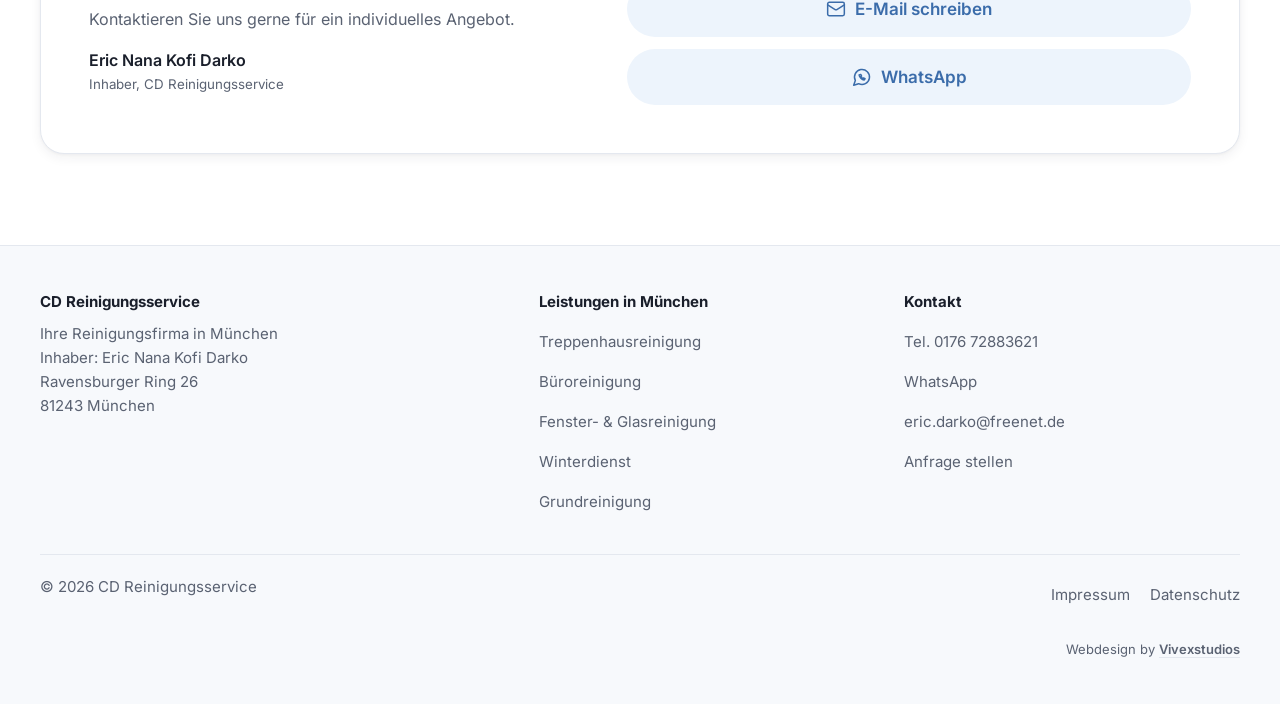
==== commit 3748d4aa: "SEO-Briefing: Startseite, Leistungsseiten, Schema, Domain ohne www - Domain auf https://cdreinigungs" ====
--- a/index.html
+++ b/index.html
@@ -3,21 +3,21 @@
 <head>
   <meta charset="utf-8">
   <meta name="viewport" content="width=device-width, initial-scale=1, viewport-fit=cover">
-  <title>Reinigungsfirma München – Treppenhaus-, Büro- &amp; Glasreinigung | CD Reinigungsservice</title>
-  <meta name="description" content="Reinigungsfirma in München für Privat &amp; Gewerbe: Treppenhausreinigung, Büroreinigung, Fenster- &amp; Glasreinigung, Winterdienst und Grundreinigung. Antwort in 24 h – jetzt anfragen.">
+  <title>Reinigungsfirma München | CD Reinigungsservice</title>
+  <meta name="description" content="Büro-, Treppenhaus- &amp; Glasreinigung in München für Privat &amp; Gewerbe. Gründlich und zuverlässig – jetzt kostenloses Angebot anfragen.">
   <meta name="theme-color" content="#FFFFFF">
   <!-- Google Search Console: Code aus der Search Console statt des Platzhalters eintragen -->
   <meta name="google-site-verification" content="[GOOGLE-SEARCH-CONSOLE-CODE]">
-  <link rel="canonical" href="https://www.cdreinigungsservice.de/">
+  <link rel="canonical" href="https://cdreinigungsservice.de/">
 
   <!-- Open Graph -->
   <meta property="og:type" content="website">
   <meta property="og:locale" content="de_DE">
   <meta property="og:site_name" content="CD Reinigungsservice">
   <meta property="og:title" content="Reinigungsfirma München | CD Reinigungsservice">
-  <meta property="og:description" content="Treppenhaus-, Büro- und Glasreinigung, Winterdienst und Grundreinigung in München. Jetzt unverbindlich anfragen.">
-  <meta property="og:url" content="https://www.cdreinigungsservice.de/">
-  <meta property="og:image" content="https://www.cdreinigungsservice.de/assets/img/og-image.png">
+  <meta property="og:description" content="Büro-, Treppenhaus- &amp; Glasreinigung in München für Privat &amp; Gewerbe. Gründlich und zuverlässig – jetzt kostenloses Angebot anfragen.">
+  <meta property="og:url" content="https://cdreinigungsservice.de/">
+  <meta property="og:image" content="https://cdreinigungsservice.de/assets/img/og-image.png">
   <meta property="og:image:width" content="1200">
   <meta property="og:image:height" content="630">
   <meta name="twitter:card" content="summary_large_image">
@@ -34,40 +34,132 @@
   <script>document.documentElement.classList.add('js')</script>
 
   <script type="application/ld+json">
-  {
-    "@context": "https://schema.org",
-    "@type": "CleaningService",
-    "@id": "https://www.cdreinigungsservice.de/#business",
-    "name": "CD Reinigungsservice",
-    "description": "Reinigungsfirma in München für Treppenhausreinigung, Büroreinigung, Fenster- und Glasreinigung, Winterdienst und Grundreinigung.",
-    "url": "https://www.cdreinigungsservice.de/",
-    "logo": "https://www.cdreinigungsservice.de/assets/img/logo.png",
-    "image": "https://www.cdreinigungsservice.de/assets/img/og-image.png",
-    "telephone": "+4917672883621",
-    "email": "eric.darko@freenet.de",
-    "founder": { "@type": "Person", "name": "Eric Nana Kofi Darko" },
-    "address": {
-      "@type": "PostalAddress",
-      "streetAddress": "Ravensburger Ring 26",
-      "postalCode": "81243",
-      "addressLocality": "München",
-      "addressRegion": "Bayern",
-      "addressCountry": "DE"
-    },
-    "areaServed": { "@type": "City", "name": "München" },
-    "hasOfferCatalog": {
-      "@type": "OfferCatalog",
-      "name": "Reinigungsleistungen in München",
-      "itemListElement": [
-        { "@type": "Offer", "itemOffered": { "@type": "Service", "name": "Treppenhausreinigung München", "url": "https://www.cdreinigungsservice.de/treppenhausreinigung-muenchen.html" } },
-        { "@type": "Offer", "itemOffered": { "@type": "Service", "name": "Büroreinigung München", "url": "https://www.cdreinigungsservice.de/bueroreinigung-muenchen.html" } },
-        { "@type": "Offer", "itemOffered": { "@type": "Service", "name": "Fenster- & Glasreinigung München", "url": "https://www.cdreinigungsservice.de/fensterreinigung-muenchen.html" } },
-        { "@type": "Offer", "itemOffered": { "@type": "Service", "name": "Winterdienst München", "url": "https://www.cdreinigungsservice.de/winterdienst-muenchen.html" } },
-        { "@type": "Offer", "itemOffered": { "@type": "Service", "name": "Grundreinigung München", "url": "https://www.cdreinigungsservice.de/grundreinigung-muenchen.html" } },
-        { "@type": "Offer", "itemOffered": { "@type": "Service", "name": "Weitere Reinigungsarbeiten auf Anfrage", "url": "https://www.cdreinigungsservice.de/anfrage.html" } }
-      ]
+{
+  "@context": "https://schema.org",
+  "@type": "LocalBusiness",
+  "@id": "https://cdreinigungsservice.de/#business",
+  "name": "CD Reinigungsservice",
+  "description": "Reinigungsfirma in München für Treppenhausreinigung, Büroreinigung, Fenster- und Glasreinigung, Winterdienst und Grundreinigung.",
+  "url": "https://cdreinigungsservice.de/",
+  "telephone": "+49 176 72883621",
+  "email": "eric.darko@freenet.de",
+  "logo": "https://cdreinigungsservice.de/assets/img/logo.png",
+  "image": "https://cdreinigungsservice.de/assets/img/og-image.png",
+  "address": {
+    "@type": "PostalAddress",
+    "streetAddress": "Ravensburger Ring 26",
+    "postalCode": "81243",
+    "addressLocality": "München",
+    "addressCountry": "DE"
+  },
+  "areaServed": {
+    "@type": "City",
+    "name": "München"
+  },
+  "makesOffer": [
+    {
+      "@type": "Offer",
+      "itemOffered": {
+        "@type": "Service",
+        "name": "Treppenhausreinigung in München",
+        "serviceType": "Treppenhausreinigung",
+        "url": "https://cdreinigungsservice.de/treppenhausreinigung-muenchen.html"
+      }
+    },
+    {
+      "@type": "Offer",
+      "itemOffered": {
+        "@type": "Service",
+        "name": "Büroreinigung in München",
+        "serviceType": "Büroreinigung",
+        "url": "https://cdreinigungsservice.de/bueroreinigung-muenchen.html"
+      }
+    },
+    {
+      "@type": "Offer",
+      "itemOffered": {
+        "@type": "Service",
+        "name": "Fenster- und Glasreinigung in München",
+        "serviceType": "Fenster- und Glasreinigung",
+        "url": "https://cdreinigungsservice.de/fensterreinigung-muenchen.html"
+      }
+    },
+    {
+      "@type": "Offer",
+      "itemOffered": {
+        "@type": "Service",
+        "name": "Winterdienst in München",
+        "serviceType": "Winterdienst",
+        "url": "https://cdreinigungsservice.de/winterdienst-muenchen.html"
+      }
+    },
+    {
+      "@type": "Offer",
+      "itemOffered": {
+        "@type": "Service",
+        "name": "Grundreinigung in München",
+        "serviceType": "Grundreinigung",
+        "url": "https://cdreinigungsservice.de/grundreinigung-muenchen.html"
+      }
     }
-  }
+  ]
+}
+  </script>
+  <script type="application/ld+json">
+{
+  "@context": "https://schema.org",
+  "@type": "FAQPage",
+  "mainEntity": [
+    {
+      "@type": "Question",
+      "name": "Welche Reinigungen bieten Sie an?",
+      "acceptedAnswer": {
+        "@type": "Answer",
+        "text": "Wir bieten Treppenhausreinigung, Büroreinigung, Fenster- und Glasreinigung, Winterdienst und Grundreinigung an. Weitere Reinigungsarbeiten übernehmen wir gern auf Anfrage – sprechen Sie uns einfach an."
+      }
+    },
+    {
+      "@type": "Question",
+      "name": "In welchen Gebieten sind Sie tätig?",
+      "acceptedAnswer": {
+        "@type": "Answer",
+        "text": "Wir sind in München und Umgebung für Sie im Einsatz. Ob Ihr Objekt in unserem Einsatzgebiet liegt, klären wir gern bei Ihrer Anfrage."
+      }
+    },
+    {
+      "@type": "Question",
+      "name": "Wie schnell bekomme ich ein Angebot?",
+      "acceptedAnswer": {
+        "@type": "Answer",
+        "text": "Nach Ihrer Anfrage melden wir uns innerhalb von 24 Stunden bei Ihnen. Das Angebot ist kostenlos und unverbindlich."
+      }
+    },
+    {
+      "@type": "Question",
+      "name": "Reinigen Sie auch regelmäßig, zum Beispiel wöchentlich oder monatlich?",
+      "acceptedAnswer": {
+        "@type": "Answer",
+        "text": "Ja. Sie können eine einmalige Reinigung buchen oder eine regelmäßige Reinigung – wöchentlich, monatlich oder in einem Rhythmus nach Absprache."
+      }
+    },
+    {
+      "@type": "Question",
+      "name": "Bringen Sie Reinigungsmittel und Geräte mit?",
+      "acceptedAnswer": {
+        "@type": "Answer",
+        "text": "Welche Reinigungsmittel und Geräte zum Einsatz kommen, besprechen wir vor dem ersten Termin mit Ihnen. So ist alles passend zu Ihrem Objekt und Ihren Wünschen abgestimmt."
+      }
+    },
+    {
+      "@type": "Question",
+      "name": "Wie kann ich Sie erreichen?",
+      "acceptedAnswer": {
+        "@type": "Answer",
+        "text": "Sie erreichen uns telefonisch unter 0176 72883621, per WhatsApp, per E-Mail an eric.darko@freenet.de oder über unser Anfrageformular."
+      }
+    }
+  ]
+}
   </script>
 </head>
 <body>
@@ -97,7 +189,7 @@
   <header class="site-header" id="top">
     <div class="container site-header__inner">
       <a class="brand" href="index.html" aria-label="CD Reinigungsservice – Startseite">
-        <span class="brand__badge"><picture><source type="image/webp" srcset="assets/img/logo.webp"><img src="assets/img/logo.png" alt="" width="192" height="105"></picture></span>
+        <span class="brand__badge"><picture><source type="image/webp" srcset="assets/img/logo.webp"><img src="assets/img/logo.png" alt="Logo CD Reinigungsservice" width="192" height="105"></picture></span>
         <span class="brand__name">CD Reinigungsservice</span>
       </a>
       <div class="site-header__actions">
@@ -116,8 +208,8 @@
       <div class="container hero__grid">
         <div class="reveal">
           <span class="eyebrow">Reinigungsfirma für Privat &amp; Gewerbe</span>
-          <h1 id="hero-title">Sauberkeit in München, auf die Sie zählen können.</h1>
-          <p class="hero__lead">Professionelle Reinigungsdienstleistungen für Privat- und Gewerbekunden in München und Umgebung.</p>
+          <h1 id="hero-title">Reinigungsfirma in München – sauber, zuverlässig, gründlich</h1>
+          <p class="hero__lead">Sauberkeit in München, auf die Sie zählen können. Professionelle Reinigungsdienstleistungen für Privat- und Gewerbekunden in München und Umgebung.</p>
           <div class="hero__actions">
             <a class="btn btn--primary btn--lg" href="anfrage.html">
               Jetzt anfragen <svg aria-hidden="true"><use href="#i-arrow"/></svg>
@@ -132,7 +224,7 @@
         <div class="hero__visual reveal">
           <picture>
             <source type="image/webp" srcset="assets/img/hero-reinigung-800.webp 800w, assets/img/hero-reinigung-1376.webp 1376w" sizes="(min-width: 900px) 45vw, 100vw">
-            <img src="assets/img/hero-reinigung-1376.jpg" srcset="assets/img/hero-reinigung-800.jpg 800w, assets/img/hero-reinigung-1376.jpg 1376w" sizes="(min-width: 900px) 45vw, 100vw" alt="Reinigungswagen, Warnschild „Wet Floor“ und Staubsauger in einem frisch gewischten Büroflur" width="1376" height="768" fetchpriority="high">
+            <img src="assets/img/hero-reinigung-1376.jpg" srcset="assets/img/hero-reinigung-800.jpg 800w, assets/img/hero-reinigung-1376.jpg 1376w" sizes="(min-width: 900px) 45vw, 100vw" alt="Reinigungswagen, Warnschild und Staubsauger bei der Büroreinigung in einem frisch gewischten Büroflur" width="1376" height="768" fetchpriority="high">
           </picture>
           <div class="hero__chip"><span><svg aria-hidden="true"><use href="#i-check"/></svg></span>Antwort innerhalb von 24&nbsp;h</div>
         </div>
@@ -241,6 +333,91 @@
             </article>
           </li>
         </ul>
+      </div>
+    </section>
+
+    <!-- Über uns / Einsatzgebiet -->
+    <section class="section" id="ueber-uns" aria-labelledby="ueber-uns-title">
+      <div class="container">
+        <div class="section__head reveal">
+          <span class="eyebrow">Über uns</span>
+          <h2 id="ueber-uns-title">Ihre Reinigungsfirma für München und Umgebung</h2>
+        </div>
+        <div class="prose reveal">
+          <p>CD Reinigungsservice ist ein Reinigungsunternehmen aus München, geführt von Inhaber Eric Nana Kofi Darko. Wir reinigen für Privathaushalte, Hausverwaltungen, Eigentümergemeinschaften, Büros und Gewerbebetriebe – in München und Umgebung. Bei uns haben Sie einen festen Ansprechpartner, der direkt erreichbar ist und sich persönlich um Ihr Anliegen kümmert.</p>
+          <p>Für Wohnanlagen und Mehrfamilienhäuser übernehmen wir die <a href="treppenhausreinigung-muenchen.html">Treppenhausreinigung in München</a>. Unternehmen, Kanzleien und Praxen unterstützen wir mit einer gründlichen <a href="bueroreinigung-muenchen.html">Büroreinigung in München</a>. Für klare Sicht sorgt unsere <a href="fensterreinigung-muenchen.html">Fenster- und Glasreinigung in München</a>, und im Winter halten wir mit dem <a href="winterdienst-muenchen.html">Winterdienst in München</a> Gehwege und Zugänge sicher. Bei Umzug, Übergabe oder nach einer Renovierung ist die <a href="grundreinigung-muenchen.html">Grundreinigung in München</a> die richtige Wahl.</p>
+          <p>Ob einmalig oder regelmäßig: Wir stimmen den Umfang und die Termine individuell mit Ihnen ab und erstellen Ihnen ein kostenloses, unverbindliches Angebot.</p>
+        </div>
+      </div>
+    </section>
+
+    <!-- Ablauf -->
+    <section class="section section--alt" id="ablauf" aria-labelledby="ablauf-title">
+      <div class="container">
+        <div class="section__head reveal">
+          <span class="eyebrow">Ablauf</span>
+          <h2 id="ablauf-title">So einfach geht's</h2>
+          <p>In drei Schritten zur sauberen Lösung für Ihr Objekt.</p>
+        </div>
+        <ol class="grid grid--3 reveal-group">
+          <li class="reveal">
+            <div class="card">
+              <span class="card__icon"><svg aria-hidden="true"><use href="#i-mail"/></svg></span>
+              <h3>1. Anfrage senden</h3>
+              <p>Wählen Sie Ihre Leistung und senden Sie uns Ihre <a href="anfrage.html">Anfrage online</a> – das dauert weniger als eine Minute.</p>
+            </div>
+          </li>
+          <li class="reveal">
+            <div class="card">
+              <span class="card__icon"><svg aria-hidden="true"><use href="#i-badge"/></svg></span>
+              <h3>2. Angebot erhalten</h3>
+              <p>Innerhalb von 24 Stunden melden wir uns mit einem kostenlosen, individuellen Angebot bei Ihnen.</p>
+            </div>
+          </li>
+          <li class="reveal">
+            <div class="card">
+              <span class="card__icon"><svg aria-hidden="true"><use href="#i-sparkle"/></svg></span>
+              <h3>3. Wir reinigen</h3>
+              <p>Zum vereinbarten Termin reinigen wir gründlich und zuverlässig – einmalig oder regelmäßig.</p>
+            </div>
+          </li>
+        </ol>
+      </div>
+    </section>
+
+    <!-- FAQ -->
+    <section class="section" id="faq" aria-labelledby="faq-title">
+      <div class="container">
+        <div class="section__head reveal">
+          <span class="eyebrow">FAQ</span>
+          <h2 id="faq-title">Häufige Fragen zur Reinigung in München</h2>
+        </div>
+        <div class="faq reveal">
+          <details class="faq__item">
+            <summary>Welche Reinigungen bieten Sie an?</summary>
+            <p>Wir bieten Treppenhausreinigung, Büroreinigung, Fenster- und Glasreinigung, Winterdienst und Grundreinigung an. Weitere Reinigungsarbeiten übernehmen wir gern auf Anfrage – sprechen Sie uns einfach an.</p>
+          </details>
+          <details class="faq__item">
+            <summary>In welchen Gebieten sind Sie tätig?</summary>
+            <p>Wir sind in München und Umgebung für Sie im Einsatz. Ob Ihr Objekt in unserem Einsatzgebiet liegt, klären wir gern bei Ihrer Anfrage.</p>
+          </details>
+          <details class="faq__item">
+            <summary>Wie schnell bekomme ich ein Angebot?</summary>
+            <p>Nach Ihrer Anfrage melden wir uns innerhalb von 24 Stunden bei Ihnen. Das Angebot ist kostenlos und unverbindlich.</p>
+          </details>
+          <details class="faq__item">
+            <summary>Reinigen Sie auch regelmäßig, zum Beispiel wöchentlich oder monatlich?</summary>
+            <p>Ja. Sie können eine einmalige Reinigung buchen oder eine regelmäßige Reinigung – wöchentlich, monatlich oder in einem Rhythmus nach Absprache.</p>
+          </details>
+          <details class="faq__item">
+            <summary>Bringen Sie Reinigungsmittel und Geräte mit?</summary>
+            <p>Welche Reinigungsmittel und Geräte zum Einsatz kommen, besprechen wir vor dem ersten Termin mit Ihnen. So ist alles passend zu Ihrem Objekt und Ihren Wünschen abgestimmt.</p>
+          </details>
+          <details class="faq__item">
+            <summary>Wie kann ich Sie erreichen?</summary>
+            <p>Sie erreichen uns telefonisch unter <a href="tel:+4917672883621">0176 72883621</a>, per WhatsApp, per E-Mail an <a href="mailto:eric.darko@freenet.de">eric.darko@freenet.de</a> oder über unser <a href="anfrage.html">Anfrageformular</a>.</p>
+          </details>
+        </div>
       </div>
     </section>
 
--- a/assets/css/style.css
+++ b/assets/css/style.css
@@ -80,7 +80,7 @@
 p { margin: 0 0 1em; }
 a { color: var(--accent-dark); text-underline-offset: 3px; }
 a:hover { color: var(--accent); }
-ul, ol.progress__steps { margin: 0; padding: 0; list-style: none; }
+ul, ol.progress__steps, ol.grid { margin: 0; padding: 0; list-style: none; }
 button, input, select, textarea { font: inherit; color: inherit; }
 [hidden] { display: none !important; }
 
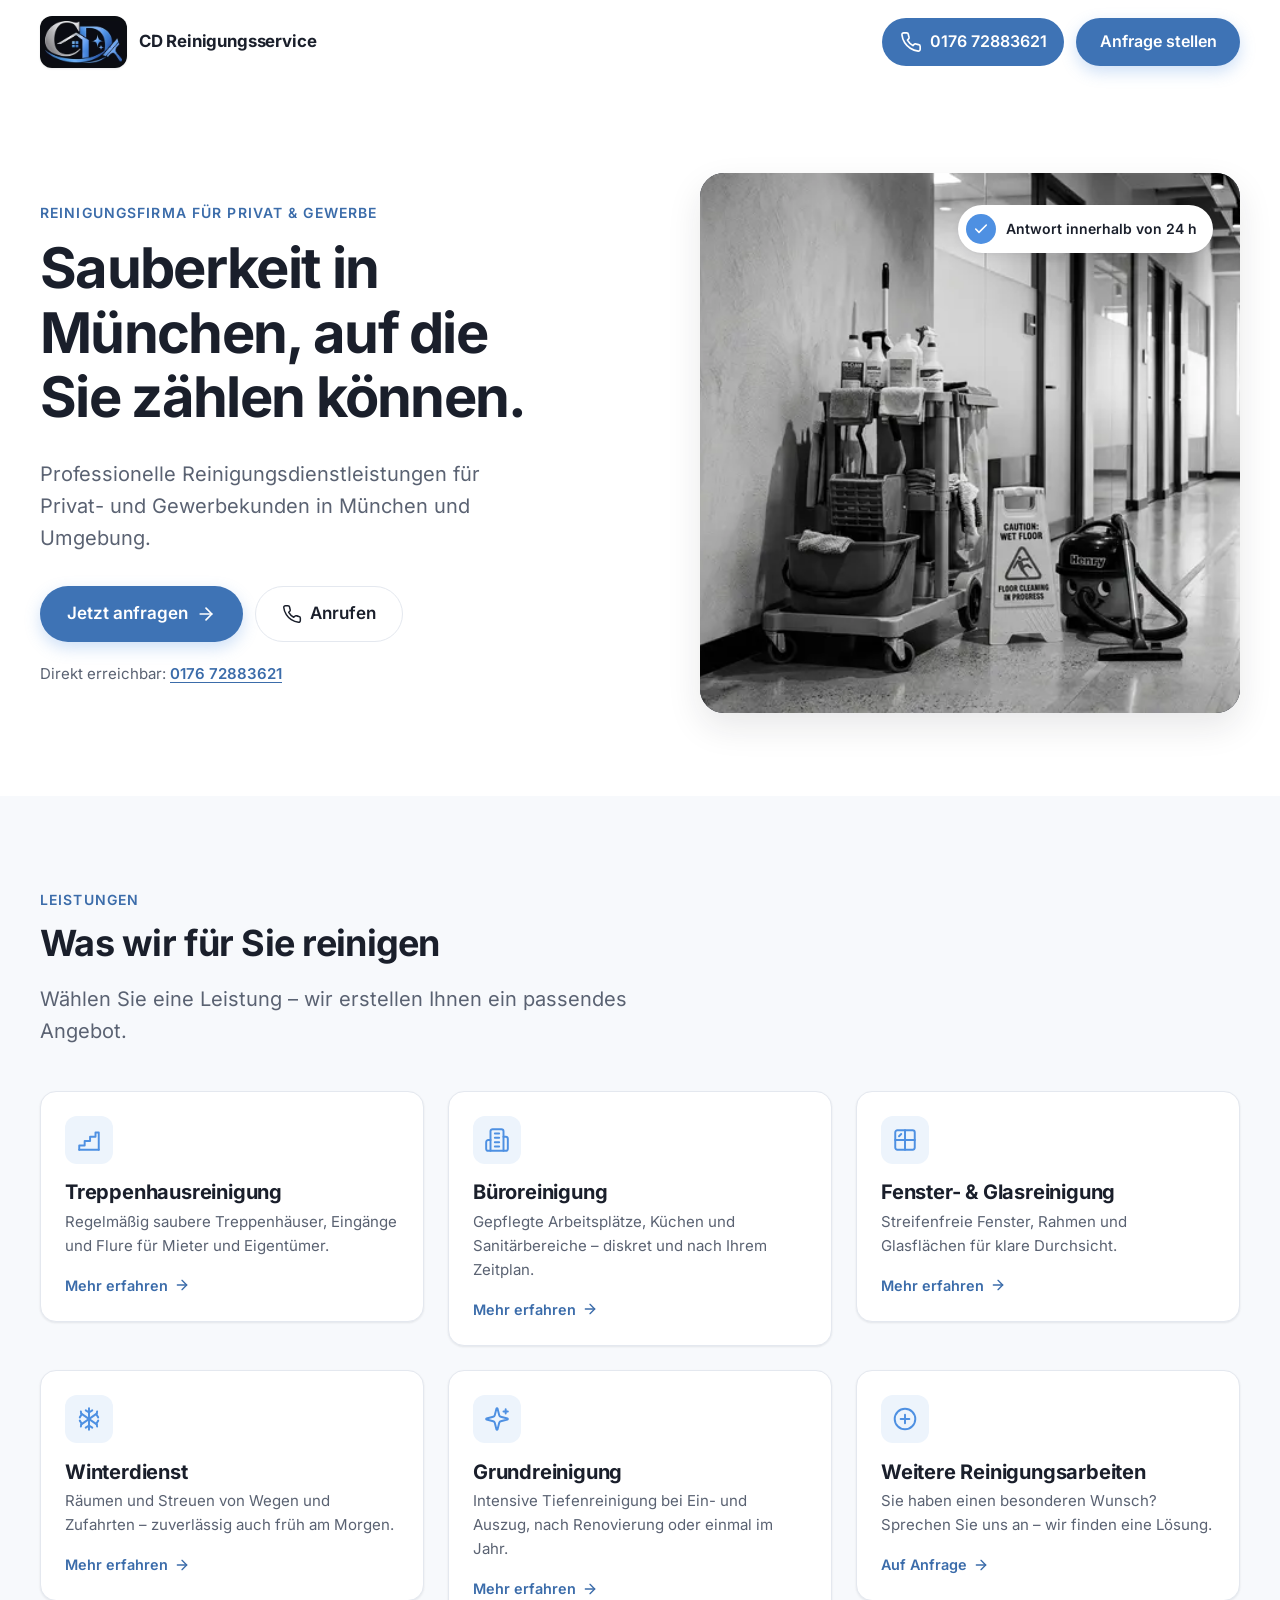
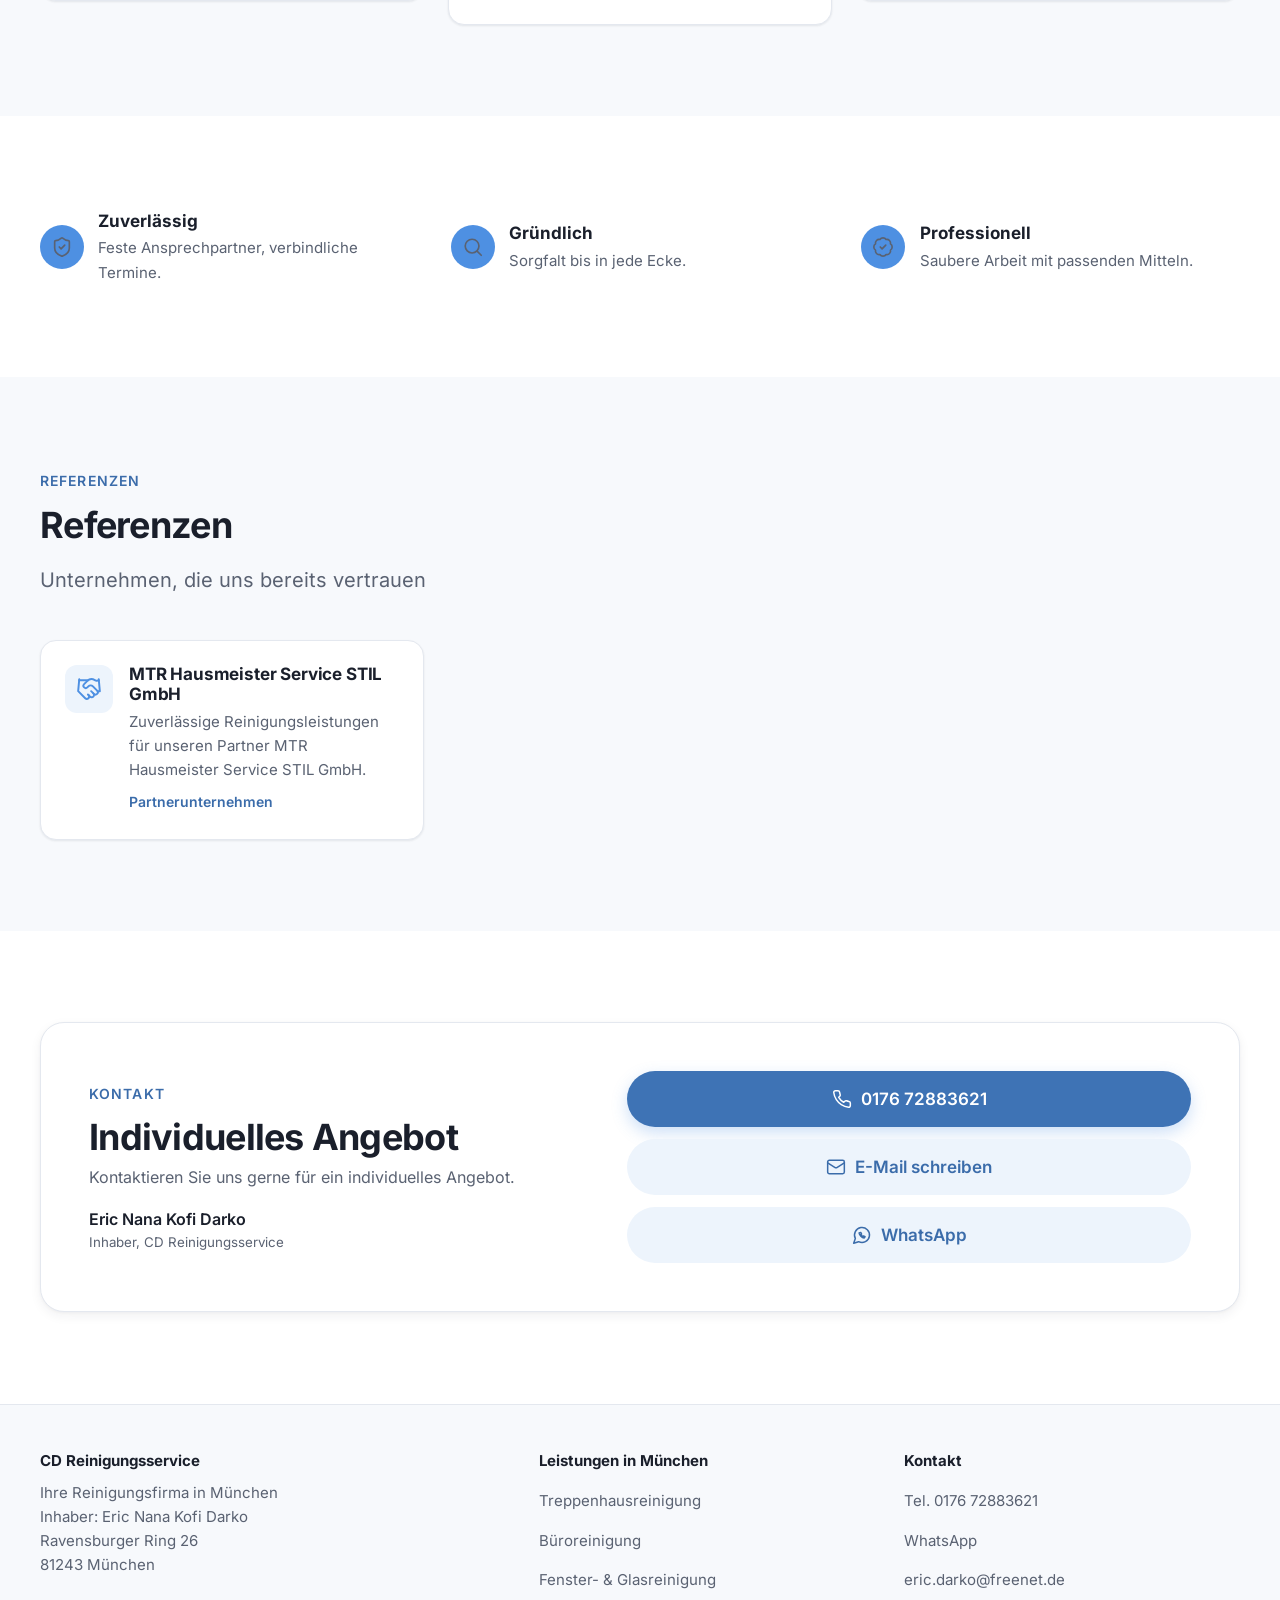
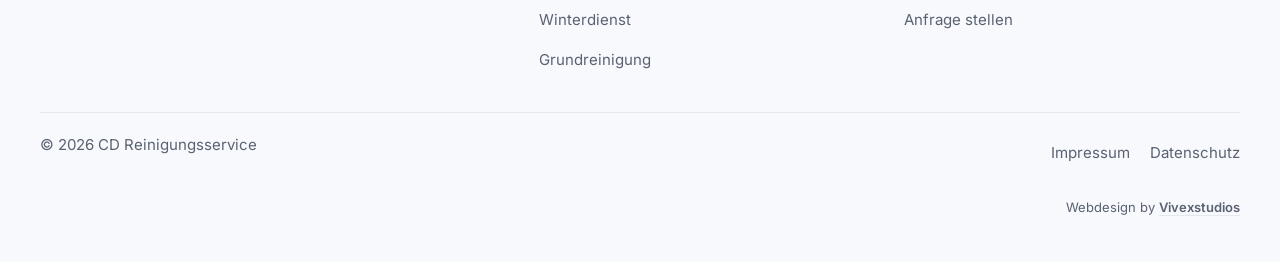
==== commit 01c32d36: "Revert "SEO-Briefing: Startseite, Leistungsseiten, Schema, Domain ohne www" This reverts commit 3748" ====
--- a/index.html
+++ b/index.html
@@ -3,21 +3,21 @@
 <head>
   <meta charset="utf-8">
   <meta name="viewport" content="width=device-width, initial-scale=1, viewport-fit=cover">
-  <title>Reinigungsfirma München | CD Reinigungsservice</title>
-  <meta name="description" content="Büro-, Treppenhaus- &amp; Glasreinigung in München für Privat &amp; Gewerbe. Gründlich und zuverlässig – jetzt kostenloses Angebot anfragen.">
+  <title>Reinigungsfirma München – Treppenhaus-, Büro- &amp; Glasreinigung | CD Reinigungsservice</title>
+  <meta name="description" content="Reinigungsfirma in München für Privat &amp; Gewerbe: Treppenhausreinigung, Büroreinigung, Fenster- &amp; Glasreinigung, Winterdienst und Grundreinigung. Antwort in 24 h – jetzt anfragen.">
   <meta name="theme-color" content="#FFFFFF">
   <!-- Google Search Console: Code aus der Search Console statt des Platzhalters eintragen -->
   <meta name="google-site-verification" content="[GOOGLE-SEARCH-CONSOLE-CODE]">
-  <link rel="canonical" href="https://cdreinigungsservice.de/">
+  <link rel="canonical" href="https://www.cdreinigungsservice.de/">
 
   <!-- Open Graph -->
   <meta property="og:type" content="website">
   <meta property="og:locale" content="de_DE">
   <meta property="og:site_name" content="CD Reinigungsservice">
   <meta property="og:title" content="Reinigungsfirma München | CD Reinigungsservice">
-  <meta property="og:description" content="Büro-, Treppenhaus- &amp; Glasreinigung in München für Privat &amp; Gewerbe. Gründlich und zuverlässig – jetzt kostenloses Angebot anfragen.">
-  <meta property="og:url" content="https://cdreinigungsservice.de/">
-  <meta property="og:image" content="https://cdreinigungsservice.de/assets/img/og-image.png">
+  <meta property="og:description" content="Treppenhaus-, Büro- und Glasreinigung, Winterdienst und Grundreinigung in München. Jetzt unverbindlich anfragen.">
+  <meta property="og:url" content="https://www.cdreinigungsservice.de/">
+  <meta property="og:image" content="https://www.cdreinigungsservice.de/assets/img/og-image.png">
   <meta property="og:image:width" content="1200">
   <meta property="og:image:height" content="630">
   <meta name="twitter:card" content="summary_large_image">
@@ -34,132 +34,40 @@
   <script>document.documentElement.classList.add('js')</script>
 
   <script type="application/ld+json">
-{
-  "@context": "https://schema.org",
-  "@type": "LocalBusiness",
-  "@id": "https://cdreinigungsservice.de/#business",
-  "name": "CD Reinigungsservice",
-  "description": "Reinigungsfirma in München für Treppenhausreinigung, Büroreinigung, Fenster- und Glasreinigung, Winterdienst und Grundreinigung.",
-  "url": "https://cdreinigungsservice.de/",
-  "telephone": "+49 176 72883621",
-  "email": "eric.darko@freenet.de",
-  "logo": "https://cdreinigungsservice.de/assets/img/logo.png",
-  "image": "https://cdreinigungsservice.de/assets/img/og-image.png",
-  "address": {
-    "@type": "PostalAddress",
-    "streetAddress": "Ravensburger Ring 26",
-    "postalCode": "81243",
-    "addressLocality": "München",
-    "addressCountry": "DE"
-  },
-  "areaServed": {
-    "@type": "City",
-    "name": "München"
-  },
-  "makesOffer": [
-    {
-      "@type": "Offer",
-      "itemOffered": {
-        "@type": "Service",
-        "name": "Treppenhausreinigung in München",
-        "serviceType": "Treppenhausreinigung",
-        "url": "https://cdreinigungsservice.de/treppenhausreinigung-muenchen.html"
-      }
+  {
+    "@context": "https://schema.org",
+    "@type": "CleaningService",
+    "@id": "https://www.cdreinigungsservice.de/#business",
+    "name": "CD Reinigungsservice",
+    "description": "Reinigungsfirma in München für Treppenhausreinigung, Büroreinigung, Fenster- und Glasreinigung, Winterdienst und Grundreinigung.",
+    "url": "https://www.cdreinigungsservice.de/",
+    "logo": "https://www.cdreinigungsservice.de/assets/img/logo.png",
+    "image": "https://www.cdreinigungsservice.de/assets/img/og-image.png",
+    "telephone": "+4917672883621",
+    "email": "eric.darko@freenet.de",
+    "founder": { "@type": "Person", "name": "Eric Nana Kofi Darko" },
+    "address": {
+      "@type": "PostalAddress",
+      "streetAddress": "Ravensburger Ring 26",
+      "postalCode": "81243",
+      "addressLocality": "München",
+      "addressRegion": "Bayern",
+      "addressCountry": "DE"
     },
-    {
-      "@type": "Offer",
-      "itemOffered": {
-        "@type": "Service",
-        "name": "Büroreinigung in München",
-        "serviceType": "Büroreinigung",
-        "url": "https://cdreinigungsservice.de/bueroreinigung-muenchen.html"
-      }
-    },
-    {
-      "@type": "Offer",
-      "itemOffered": {
-        "@type": "Service",
-        "name": "Fenster- und Glasreinigung in München",
-        "serviceType": "Fenster- und Glasreinigung",
-        "url": "https://cdreinigungsservice.de/fensterreinigung-muenchen.html"
-      }
-    },
-    {
-      "@type": "Offer",
-      "itemOffered": {
-        "@type": "Service",
-        "name": "Winterdienst in München",
-        "serviceType": "Winterdienst",
-        "url": "https://cdreinigungsservice.de/winterdienst-muenchen.html"
-      }
-    },
-    {
-      "@type": "Offer",
-      "itemOffered": {
-        "@type": "Service",
-        "name": "Grundreinigung in München",
-        "serviceType": "Grundreinigung",
-        "url": "https://cdreinigungsservice.de/grundreinigung-muenchen.html"
-      }
+    "areaServed": { "@type": "City", "name": "München" },
+    "hasOfferCatalog": {
+      "@type": "OfferCatalog",
+      "name": "Reinigungsleistungen in München",
+      "itemListElement": [
+        { "@type": "Offer", "itemOffered": { "@type": "Service", "name": "Treppenhausreinigung München", "url": "https://www.cdreinigungsservice.de/treppenhausreinigung-muenchen.html" } },
+        { "@type": "Offer", "itemOffered": { "@type": "Service", "name": "Büroreinigung München", "url": "https://www.cdreinigungsservice.de/bueroreinigung-muenchen.html" } },
+        { "@type": "Offer", "itemOffered": { "@type": "Service", "name": "Fenster- & Glasreinigung München", "url": "https://www.cdreinigungsservice.de/fensterreinigung-muenchen.html" } },
+        { "@type": "Offer", "itemOffered": { "@type": "Service", "name": "Winterdienst München", "url": "https://www.cdreinigungsservice.de/winterdienst-muenchen.html" } },
+        { "@type": "Offer", "itemOffered": { "@type": "Service", "name": "Grundreinigung München", "url": "https://www.cdreinigungsservice.de/grundreinigung-muenchen.html" } },
+        { "@type": "Offer", "itemOffered": { "@type": "Service", "name": "Weitere Reinigungsarbeiten auf Anfrage", "url": "https://www.cdreinigungsservice.de/anfrage.html" } }
+      ]
     }
-  ]
-}
-  </script>
-  <script type="application/ld+json">
-{
-  "@context": "https://schema.org",
-  "@type": "FAQPage",
-  "mainEntity": [
-    {
-      "@type": "Question",
-      "name": "Welche Reinigungen bieten Sie an?",
-      "acceptedAnswer": {
-        "@type": "Answer",
-        "text": "Wir bieten Treppenhausreinigung, Büroreinigung, Fenster- und Glasreinigung, Winterdienst und Grundreinigung an. Weitere Reinigungsarbeiten übernehmen wir gern auf Anfrage – sprechen Sie uns einfach an."
-      }
-    },
-    {
-      "@type": "Question",
-      "name": "In welchen Gebieten sind Sie tätig?",
-      "acceptedAnswer": {
-        "@type": "Answer",
-        "text": "Wir sind in München und Umgebung für Sie im Einsatz. Ob Ihr Objekt in unserem Einsatzgebiet liegt, klären wir gern bei Ihrer Anfrage."
-      }
-    },
-    {
-      "@type": "Question",
-      "name": "Wie schnell bekomme ich ein Angebot?",
-      "acceptedAnswer": {
-        "@type": "Answer",
-        "text": "Nach Ihrer Anfrage melden wir uns innerhalb von 24 Stunden bei Ihnen. Das Angebot ist kostenlos und unverbindlich."
-      }
-    },
-    {
-      "@type": "Question",
-      "name": "Reinigen Sie auch regelmäßig, zum Beispiel wöchentlich oder monatlich?",
-      "acceptedAnswer": {
-        "@type": "Answer",
-        "text": "Ja. Sie können eine einmalige Reinigung buchen oder eine regelmäßige Reinigung – wöchentlich, monatlich oder in einem Rhythmus nach Absprache."
-      }
-    },
-    {
-      "@type": "Question",
-      "name": "Bringen Sie Reinigungsmittel und Geräte mit?",
-      "acceptedAnswer": {
-        "@type": "Answer",
-        "text": "Welche Reinigungsmittel und Geräte zum Einsatz kommen, besprechen wir vor dem ersten Termin mit Ihnen. So ist alles passend zu Ihrem Objekt und Ihren Wünschen abgestimmt."
-      }
-    },
-    {
-      "@type": "Question",
-      "name": "Wie kann ich Sie erreichen?",
-      "acceptedAnswer": {
-        "@type": "Answer",
-        "text": "Sie erreichen uns telefonisch unter 0176 72883621, per WhatsApp, per E-Mail an eric.darko@freenet.de oder über unser Anfrageformular."
-      }
-    }
-  ]
-}
+  }
   </script>
 </head>
 <body>
@@ -189,7 +97,7 @@
   <header class="site-header" id="top">
     <div class="container site-header__inner">
       <a class="brand" href="index.html" aria-label="CD Reinigungsservice – Startseite">
-        <span class="brand__badge"><picture><source type="image/webp" srcset="assets/img/logo.webp"><img src="assets/img/logo.png" alt="Logo CD Reinigungsservice" width="192" height="105"></picture></span>
+        <span class="brand__badge"><picture><source type="image/webp" srcset="assets/img/logo.webp"><img src="assets/img/logo.png" alt="" width="192" height="105"></picture></span>
         <span class="brand__name">CD Reinigungsservice</span>
       </a>
       <div class="site-header__actions">
@@ -208,8 +116,8 @@
       <div class="container hero__grid">
         <div class="reveal">
           <span class="eyebrow">Reinigungsfirma für Privat &amp; Gewerbe</span>
-          <h1 id="hero-title">Reinigungsfirma in München – sauber, zuverlässig, gründlich</h1>
-          <p class="hero__lead">Sauberkeit in München, auf die Sie zählen können. Professionelle Reinigungsdienstleistungen für Privat- und Gewerbekunden in München und Umgebung.</p>
+          <h1 id="hero-title">Sauberkeit in München, auf die Sie zählen können.</h1>
+          <p class="hero__lead">Professionelle Reinigungsdienstleistungen für Privat- und Gewerbekunden in München und Umgebung.</p>
           <div class="hero__actions">
             <a class="btn btn--primary btn--lg" href="anfrage.html">
               Jetzt anfragen <svg aria-hidden="true"><use href="#i-arrow"/></svg>
@@ -224,7 +132,7 @@
         <div class="hero__visual reveal">
           <picture>
             <source type="image/webp" srcset="assets/img/hero-reinigung-800.webp 800w, assets/img/hero-reinigung-1376.webp 1376w" sizes="(min-width: 900px) 45vw, 100vw">
-            <img src="assets/img/hero-reinigung-1376.jpg" srcset="assets/img/hero-reinigung-800.jpg 800w, assets/img/hero-reinigung-1376.jpg 1376w" sizes="(min-width: 900px) 45vw, 100vw" alt="Reinigungswagen, Warnschild und Staubsauger bei der Büroreinigung in einem frisch gewischten Büroflur" width="1376" height="768" fetchpriority="high">
+            <img src="assets/img/hero-reinigung-1376.jpg" srcset="assets/img/hero-reinigung-800.jpg 800w, assets/img/hero-reinigung-1376.jpg 1376w" sizes="(min-width: 900px) 45vw, 100vw" alt="Reinigungswagen, Warnschild „Wet Floor“ und Staubsauger in einem frisch gewischten Büroflur" width="1376" height="768" fetchpriority="high">
           </picture>
           <div class="hero__chip"><span><svg aria-hidden="true"><use href="#i-check"/></svg></span>Antwort innerhalb von 24&nbsp;h</div>
         </div>
@@ -333,91 +241,6 @@
             </article>
           </li>
         </ul>
-      </div>
-    </section>
-
-    <!-- Über uns / Einsatzgebiet -->
-    <section class="section" id="ueber-uns" aria-labelledby="ueber-uns-title">
-      <div class="container">
-        <div class="section__head reveal">
-          <span class="eyebrow">Über uns</span>
-          <h2 id="ueber-uns-title">Ihre Reinigungsfirma für München und Umgebung</h2>
-        </div>
-        <div class="prose reveal">
-          <p>CD Reinigungsservice ist ein Reinigungsunternehmen aus München, geführt von Inhaber Eric Nana Kofi Darko. Wir reinigen für Privathaushalte, Hausverwaltungen, Eigentümergemeinschaften, Büros und Gewerbebetriebe – in München und Umgebung. Bei uns haben Sie einen festen Ansprechpartner, der direkt erreichbar ist und sich persönlich um Ihr Anliegen kümmert.</p>
-          <p>Für Wohnanlagen und Mehrfamilienhäuser übernehmen wir die <a href="treppenhausreinigung-muenchen.html">Treppenhausreinigung in München</a>. Unternehmen, Kanzleien und Praxen unterstützen wir mit einer gründlichen <a href="bueroreinigung-muenchen.html">Büroreinigung in München</a>. Für klare Sicht sorgt unsere <a href="fensterreinigung-muenchen.html">Fenster- und Glasreinigung in München</a>, und im Winter halten wir mit dem <a href="winterdienst-muenchen.html">Winterdienst in München</a> Gehwege und Zugänge sicher. Bei Umzug, Übergabe oder nach einer Renovierung ist die <a href="grundreinigung-muenchen.html">Grundreinigung in München</a> die richtige Wahl.</p>
-          <p>Ob einmalig oder regelmäßig: Wir stimmen den Umfang und die Termine individuell mit Ihnen ab und erstellen Ihnen ein kostenloses, unverbindliches Angebot.</p>
-        </div>
-      </div>
-    </section>
-
-    <!-- Ablauf -->
-    <section class="section section--alt" id="ablauf" aria-labelledby="ablauf-title">
-      <div class="container">
-        <div class="section__head reveal">
-          <span class="eyebrow">Ablauf</span>
-          <h2 id="ablauf-title">So einfach geht's</h2>
-          <p>In drei Schritten zur sauberen Lösung für Ihr Objekt.</p>
-        </div>
-        <ol class="grid grid--3 reveal-group">
-          <li class="reveal">
-            <div class="card">
-              <span class="card__icon"><svg aria-hidden="true"><use href="#i-mail"/></svg></span>
-              <h3>1. Anfrage senden</h3>
-              <p>Wählen Sie Ihre Leistung und senden Sie uns Ihre <a href="anfrage.html">Anfrage online</a> – das dauert weniger als eine Minute.</p>
-            </div>
-          </li>
-          <li class="reveal">
-            <div class="card">
-              <span class="card__icon"><svg aria-hidden="true"><use href="#i-badge"/></svg></span>
-              <h3>2. Angebot erhalten</h3>
-              <p>Innerhalb von 24 Stunden melden wir uns mit einem kostenlosen, individuellen Angebot bei Ihnen.</p>
-            </div>
-          </li>
-          <li class="reveal">
-            <div class="card">
-              <span class="card__icon"><svg aria-hidden="true"><use href="#i-sparkle"/></svg></span>
-              <h3>3. Wir reinigen</h3>
-              <p>Zum vereinbarten Termin reinigen wir gründlich und zuverlässig – einmalig oder regelmäßig.</p>
-            </div>
-          </li>
-        </ol>
-      </div>
-    </section>
-
-    <!-- FAQ -->
-    <section class="section" id="faq" aria-labelledby="faq-title">
-      <div class="container">
-        <div class="section__head reveal">
-          <span class="eyebrow">FAQ</span>
-          <h2 id="faq-title">Häufige Fragen zur Reinigung in München</h2>
-        </div>
-        <div class="faq reveal">
-          <details class="faq__item">
-            <summary>Welche Reinigungen bieten Sie an?</summary>
-            <p>Wir bieten Treppenhausreinigung, Büroreinigung, Fenster- und Glasreinigung, Winterdienst und Grundreinigung an. Weitere Reinigungsarbeiten übernehmen wir gern auf Anfrage – sprechen Sie uns einfach an.</p>
-          </details>
-          <details class="faq__item">
-            <summary>In welchen Gebieten sind Sie tätig?</summary>
-            <p>Wir sind in München und Umgebung für Sie im Einsatz. Ob Ihr Objekt in unserem Einsatzgebiet liegt, klären wir gern bei Ihrer Anfrage.</p>
-          </details>
-          <details class="faq__item">
-            <summary>Wie schnell bekomme ich ein Angebot?</summary>
-            <p>Nach Ihrer Anfrage melden wir uns innerhalb von 24 Stunden bei Ihnen. Das Angebot ist kostenlos und unverbindlich.</p>
-          </details>
-          <details class="faq__item">
-            <summary>Reinigen Sie auch regelmäßig, zum Beispiel wöchentlich oder monatlich?</summary>
-            <p>Ja. Sie können eine einmalige Reinigung buchen oder eine regelmäßige Reinigung – wöchentlich, monatlich oder in einem Rhythmus nach Absprache.</p>
-          </details>
-          <details class="faq__item">
-            <summary>Bringen Sie Reinigungsmittel und Geräte mit?</summary>
-            <p>Welche Reinigungsmittel und Geräte zum Einsatz kommen, besprechen wir vor dem ersten Termin mit Ihnen. So ist alles passend zu Ihrem Objekt und Ihren Wünschen abgestimmt.</p>
-          </details>
-          <details class="faq__item">
-            <summary>Wie kann ich Sie erreichen?</summary>
-            <p>Sie erreichen uns telefonisch unter <a href="tel:+4917672883621">0176 72883621</a>, per WhatsApp, per E-Mail an <a href="mailto:eric.darko@freenet.de">eric.darko@freenet.de</a> oder über unser <a href="anfrage.html">Anfrageformular</a>.</p>
-          </details>
-        </div>
       </div>
     </section>
 
--- a/assets/css/style.css
+++ b/assets/css/style.css
@@ -80,7 +80,7 @@
 p { margin: 0 0 1em; }
 a { color: var(--accent-dark); text-underline-offset: 3px; }
 a:hover { color: var(--accent); }
-ul, ol.progress__steps, ol.grid { margin: 0; padding: 0; list-style: none; }
+ul, ol.progress__steps { margin: 0; padding: 0; list-style: none; }
 button, input, select, textarea { font: inherit; color: inherit; }
 [hidden] { display: none !important; }
 
